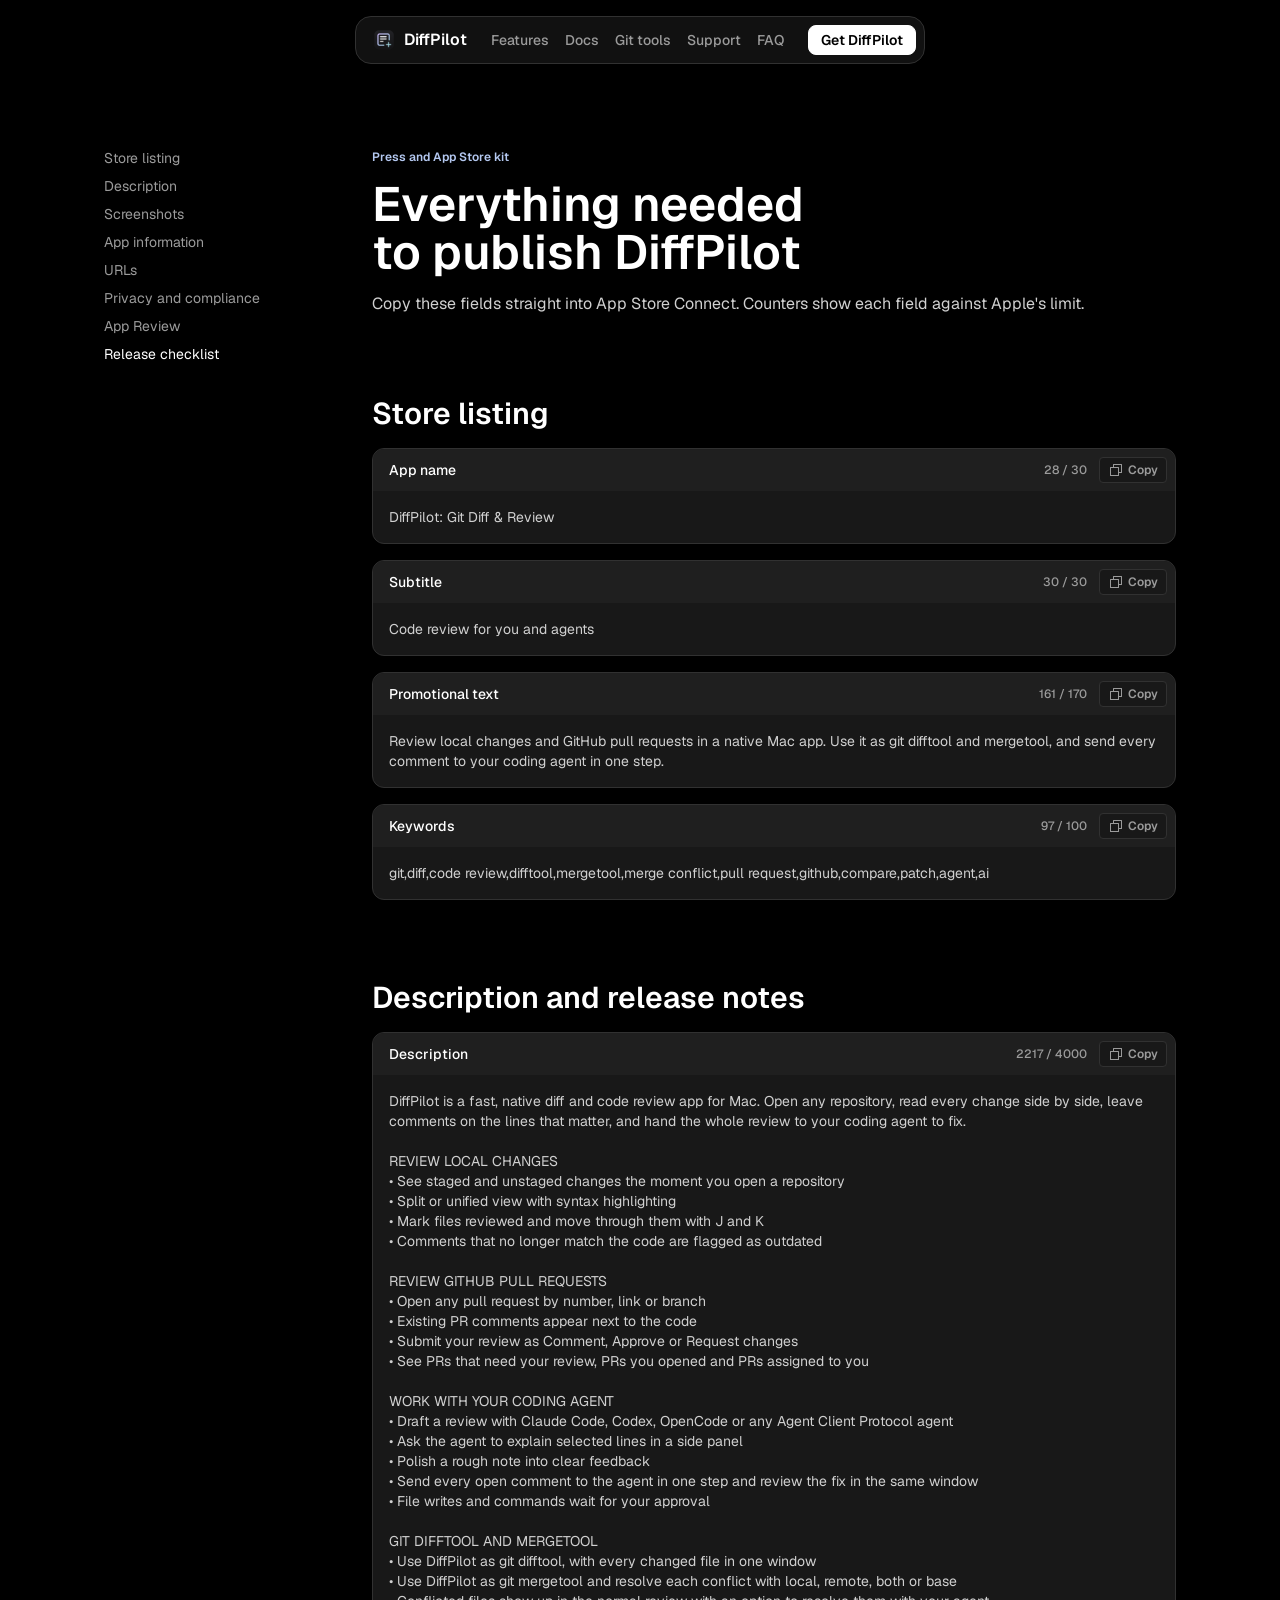
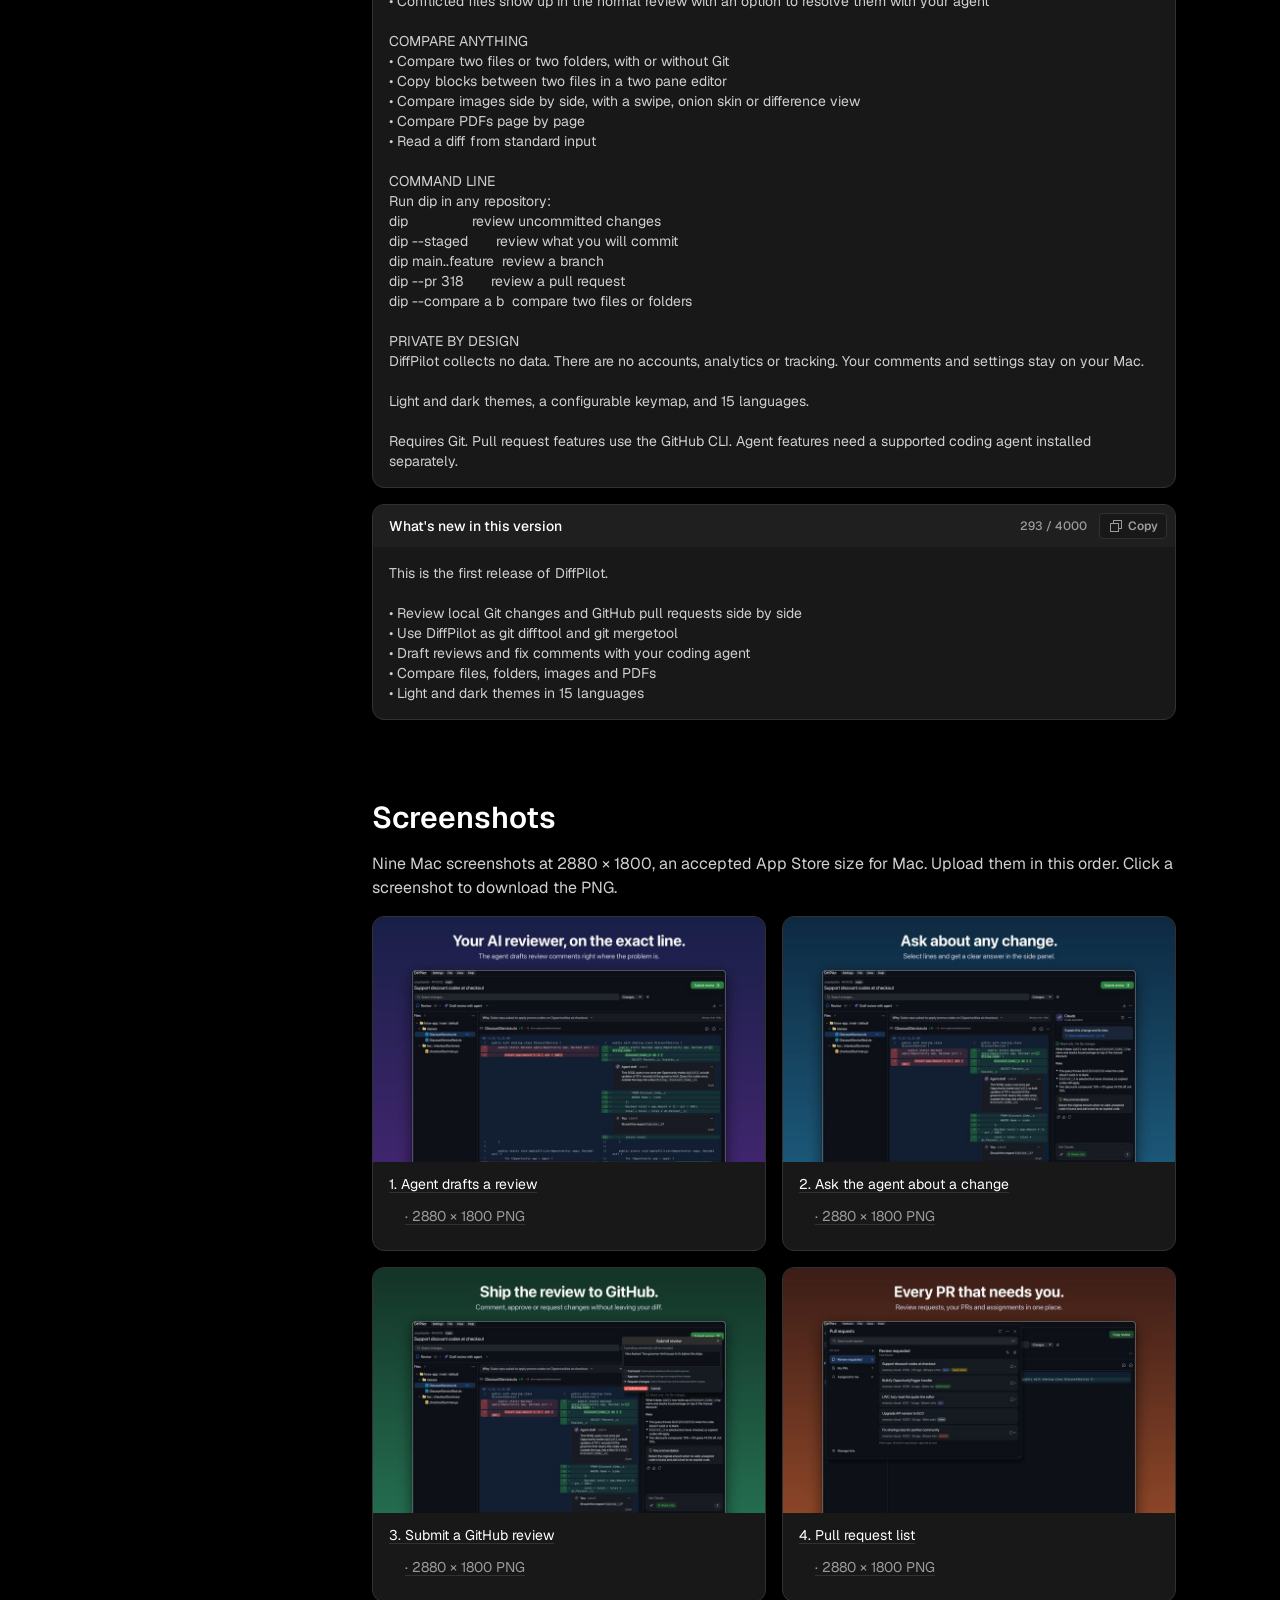
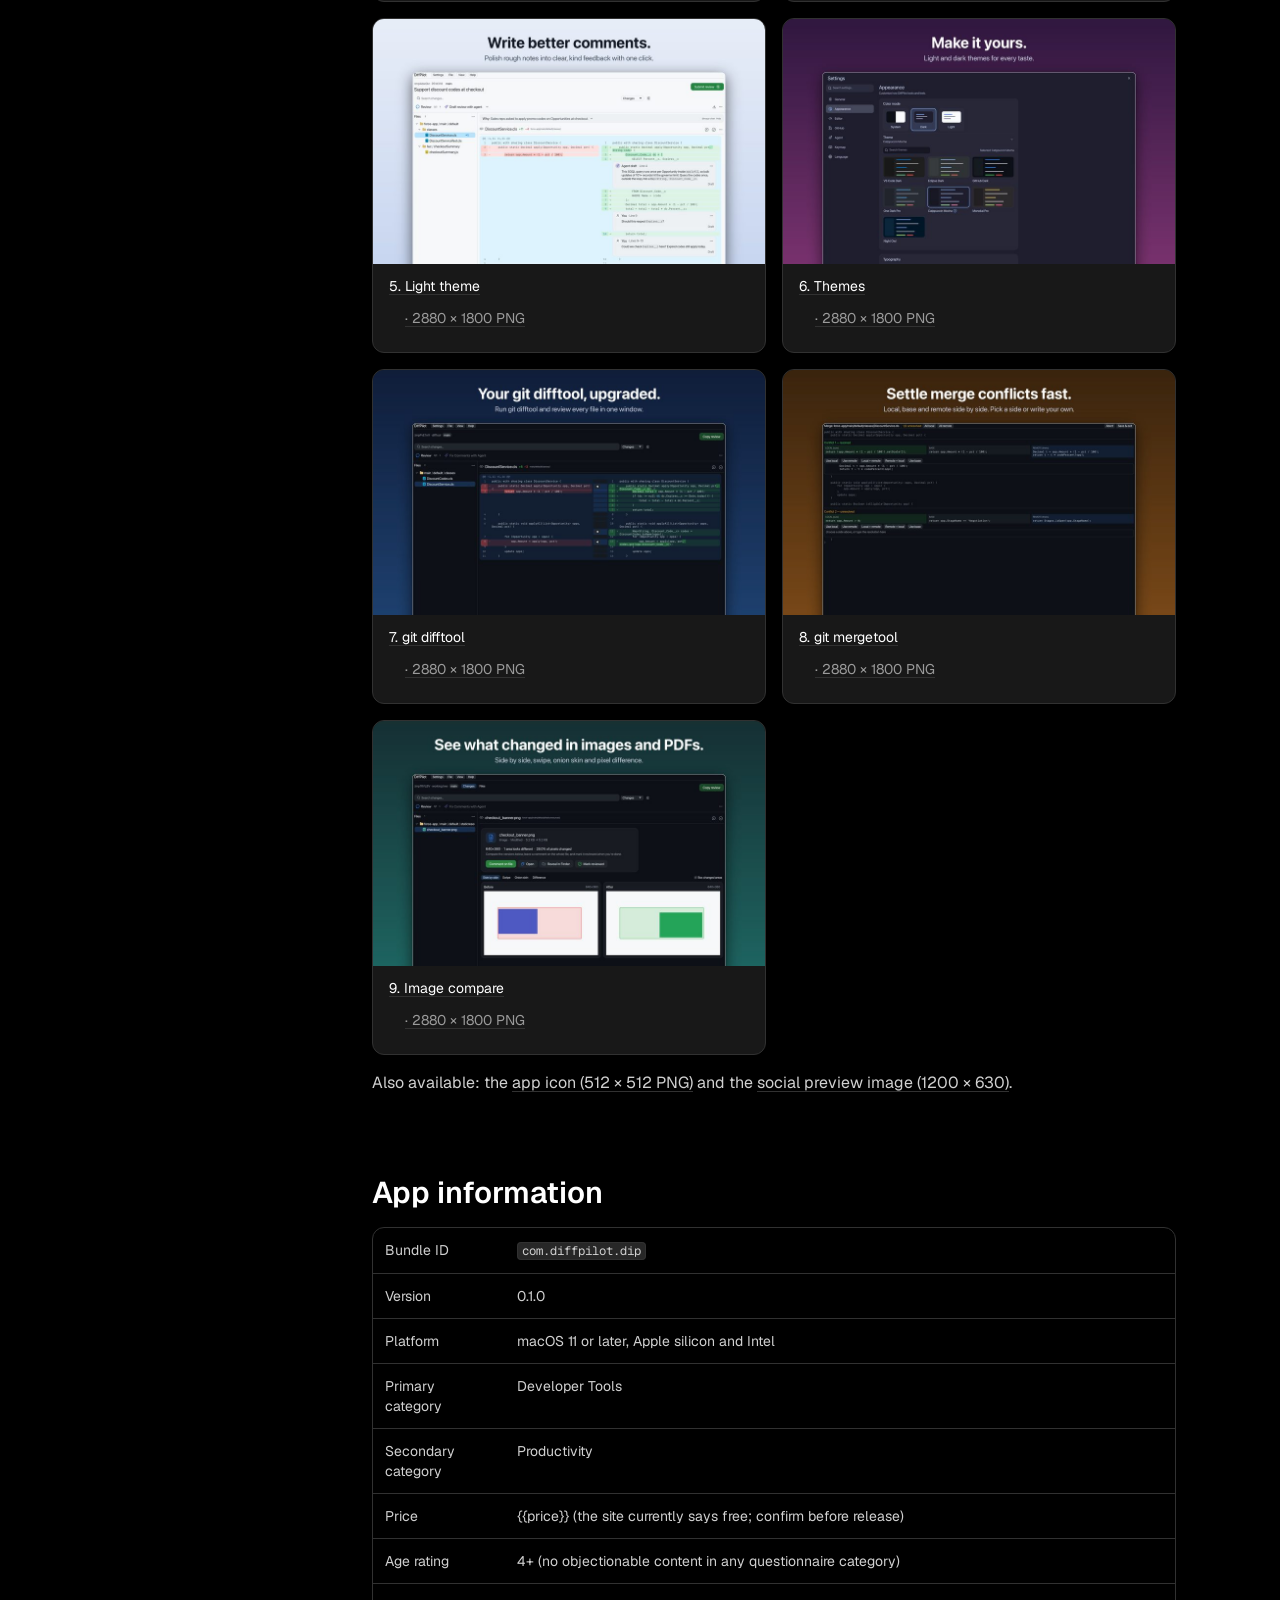
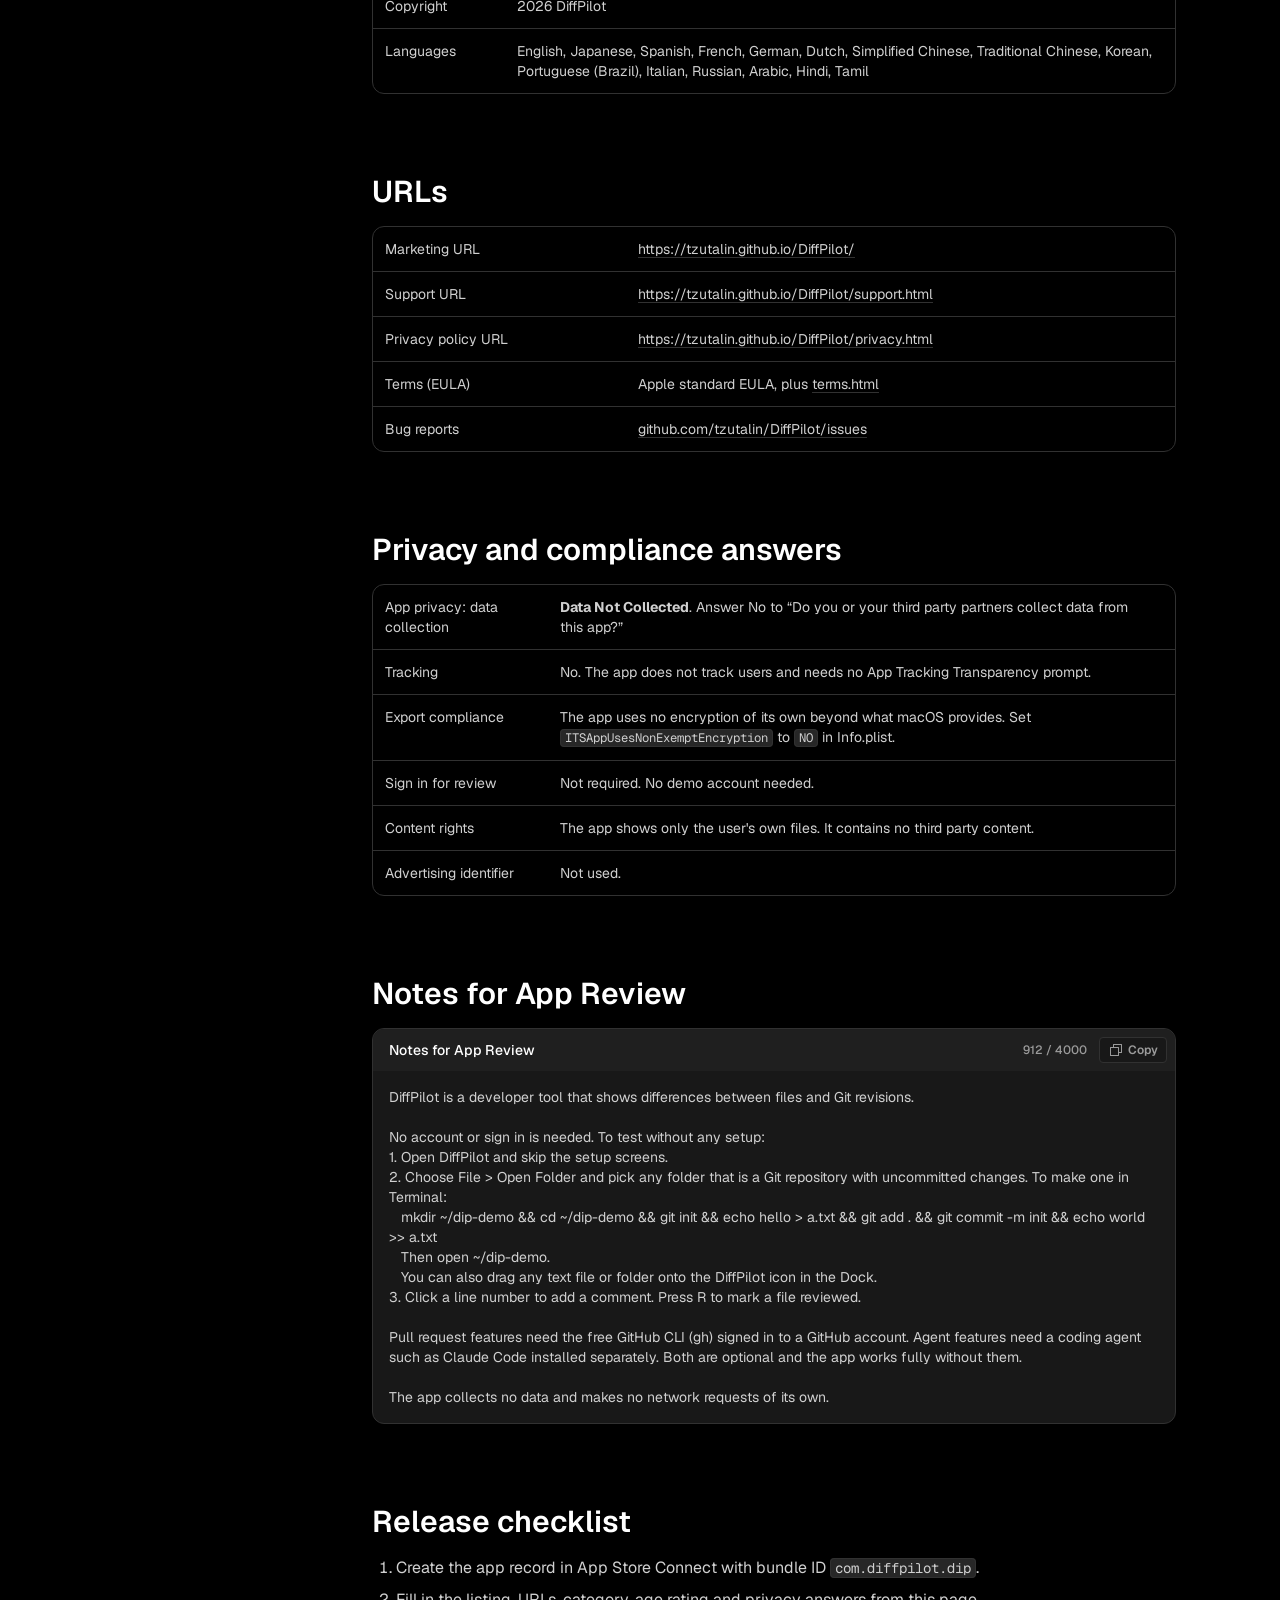
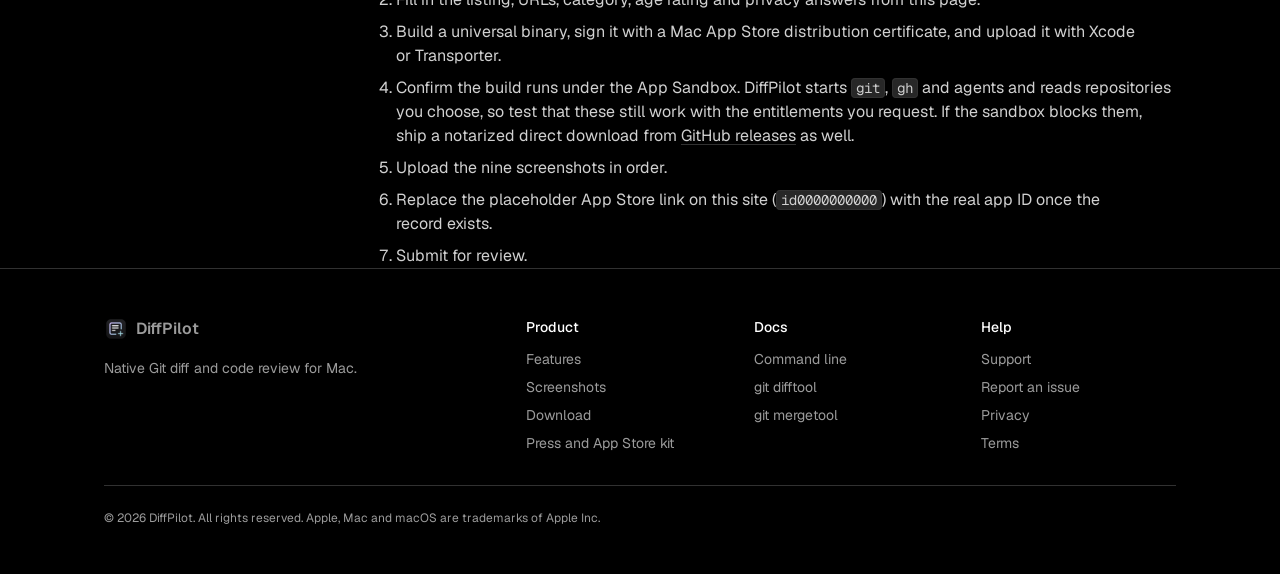
==== app-store.html @ 8ba7419d "site: add DiffPilot GitHub Pages website Static landing, docs, support, privacy, terms, App Store ki" ====
<!doctype html>
<html lang="en" class="no-js">
<head>
<meta charset="utf-8">
<meta name="viewport" content="width=device-width,initial-scale=1">
<title>DiffPilot press and App Store kit</title>
<meta name="description" content="App Store metadata, screenshots, privacy answers and review notes for DiffPilot for Mac.">
<link rel="canonical" href="https://tzutalin.github.io/DiffPilot/app-store.html">
<meta property="og:title" content="DiffPilot press and App Store kit">
<meta property="og:description" content="App Store metadata, screenshots, privacy answers and review notes for DiffPilot for Mac.">
<meta property="og:image" content="https://tzutalin.github.io/DiffPilot/assets/og.jpg">
<meta name="twitter:card" content="summary_large_image">
<meta name="theme-color" content="#000000">
<link rel="icon" href="favicon.png" type="image/png">
<link rel="apple-touch-icon" href="apple-touch-icon.png">
<link rel="preload" href="assets/fonts/geist.woff2" as="font" type="font/woff2" crossorigin>
<link rel="stylesheet" href="styles.css">
</head>
<body>
<a class="skip" href="#main">Skip to content</a>
<header>
<nav class="nav" aria-label="Primary">
  <a class="brand title-3" href="./"><img src="assets/app-icon.png" alt="" width="24" height="24">DiffPilot</a>
  <div class="links body-5" id="menu">
    <a href="./#features">Features</a>
    <a href="docs.html">Docs</a>
    <a href="docs.html#git-difftool">Git tools</a>
    <a href="support.html">Support</a>
    <a href="./#faq">FAQ</a>
  </div>
  <a class="btn primary sm cta" href="./#download">Get DiffPilot</a>
  <button class="toggle" type="button" aria-label="Open menu" aria-expanded="false" aria-controls="menu"><span></span><span></span></button>
</nav>
</header>

<main id="main" class="doc">
<div class="wrap doc-grid">
  <aside class="toc body-6" aria-label="On this page">
    <a href="#metadata">Store listing</a>
    <a href="#description">Description</a>
    <a href="#screens">Screenshots</a>
    <a href="#info">App information</a>
    <a href="#urls">URLs</a>
    <a href="#compliance">Privacy and compliance</a>
    <a href="#review">App Review</a>
    <a href="#checklist">Release checklist</a>
  </aside>
  <article class="prose">
    <header>
      <span class="caption-3" style="color:var(--accent)">Press and App Store kit</span>
      <h1 class="heading-2" style="margin-top:var(--s-100)">Everything needed to publish DiffPilot</h1>
      <p class="body-3 muted" style="margin-top:var(--s-200)">Copy these fields straight into App Store Connect. Counters show each field against Apple's limit.</p>
    </header>

    <h2 id="metadata" class="heading-4">Store listing</h2>
    <div class="field"><div class="bar"><span class="title-4">App name</span><span style="display:flex;gap:var(--s-100);align-items:center"><span class="count caption-4" data-limit="30" data-for="f-name"></span><button class="copy" type="button" data-copy="f-name"><span class="i i-sm" style="--src:url(assets/icons/copy.svg)"></span><span class="label">Copy</span></button></span></div><div class="val body-6" id="f-name">DiffPilot: Git Diff &amp; Review</div></div>
<div class="field"><div class="bar"><span class="title-4">Subtitle</span><span style="display:flex;gap:var(--s-100);align-items:center"><span class="count caption-4" data-limit="30" data-for="f-subtitle"></span><button class="copy" type="button" data-copy="f-subtitle"><span class="i i-sm" style="--src:url(assets/icons/copy.svg)"></span><span class="label">Copy</span></button></span></div><div class="val body-6" id="f-subtitle">Code review for you and agents</div></div>
<div class="field"><div class="bar"><span class="title-4">Promotional text</span><span style="display:flex;gap:var(--s-100);align-items:center"><span class="count caption-4" data-limit="170" data-for="f-promo"></span><button class="copy" type="button" data-copy="f-promo"><span class="i i-sm" style="--src:url(assets/icons/copy.svg)"></span><span class="label">Copy</span></button></span></div><div class="val body-6" id="f-promo">Review local changes and GitHub pull requests in a native Mac app. Use it as git difftool and mergetool, and send every comment to your coding agent in one step.</div></div>
<div class="field"><div class="bar"><span class="title-4">Keywords</span><span style="display:flex;gap:var(--s-100);align-items:center"><span class="count caption-4" data-limit="100" data-for="f-keywords"></span><button class="copy" type="button" data-copy="f-keywords"><span class="i i-sm" style="--src:url(assets/icons/copy.svg)"></span><span class="label">Copy</span></button></span></div><div class="val body-6" id="f-keywords">git,diff,code review,difftool,mergetool,merge conflict,pull request,github,compare,patch,agent,ai</div></div>

    <h2 id="description" class="heading-4">Description and release notes</h2>
    <div class="field"><div class="bar"><span class="title-4">Description</span><span style="display:flex;gap:var(--s-100);align-items:center"><span class="count caption-4" data-limit="4000" data-for="f-desc"></span><button class="copy" type="button" data-copy="f-desc"><span class="i i-sm" style="--src:url(assets/icons/copy.svg)"></span><span class="label">Copy</span></button></span></div><div class="val body-6" id="f-desc">DiffPilot is a fast, native diff and code review app for Mac. Open any repository, read every change side by side, leave comments on the lines that matter, and hand the whole review to your coding agent to fix.

REVIEW LOCAL CHANGES
• See staged and unstaged changes the moment you open a repository
• Split or unified view with syntax highlighting
• Mark files reviewed and move through them with J and K
• Comments that no longer match the code are flagged as outdated

REVIEW GITHUB PULL REQUESTS
• Open any pull request by number, link or branch
• Existing PR comments appear next to the code
• Submit your review as Comment, Approve or Request changes
• See PRs that need your review, PRs you opened and PRs assigned to you

WORK WITH YOUR CODING AGENT
• Draft a review with Claude Code, Codex, OpenCode or any Agent Client Protocol agent
• Ask the agent to explain selected lines in a side panel
• Polish a rough note into clear feedback
• Send every open comment to the agent in one step and review the fix in the same window
• File writes and commands wait for your approval

GIT DIFFTOOL AND MERGETOOL
• Use DiffPilot as git difftool, with every changed file in one window
• Use DiffPilot as git mergetool and resolve each conflict with local, remote, both or base
• Conflicted files show up in the normal review with an option to resolve them with your agent

COMPARE ANYTHING
• Compare two files or two folders, with or without Git
• Copy blocks between two files in a two pane editor
• Compare images side by side, with a swipe, onion skin or difference view
• Compare PDFs page by page
• Read a diff from standard input

COMMAND LINE
Run dip in any repository:
dip                review uncommitted changes
dip --staged       review what you will commit
dip main..feature  review a branch
dip --pr 318       review a pull request
dip --compare a b  compare two files or folders

PRIVATE BY DESIGN
DiffPilot collects no data. There are no accounts, analytics or tracking. Your comments and settings stay on your Mac.

Light and dark themes, a configurable keymap, and 15 languages.

Requires Git. Pull request features use the GitHub CLI. Agent features need a supported coding agent installed separately.</div></div>
    <div class="field"><div class="bar"><span class="title-4">What's new in this version</span><span style="display:flex;gap:var(--s-100);align-items:center"><span class="count caption-4" data-limit="4000" data-for="f-notes"></span><button class="copy" type="button" data-copy="f-notes"><span class="i i-sm" style="--src:url(assets/icons/copy.svg)"></span><span class="label">Copy</span></button></span></div><div class="val body-6" id="f-notes">This is the first release of DiffPilot.

• Review local Git changes and GitHub pull requests side by side
• Use DiffPilot as git difftool and git mergetool
• Draft reviews and fix comments with your coding agent
• Compare files, folders, images and PDFs
• Light and dark themes in 15 languages</div></div>

    <h2 id="screens" class="heading-4">Screenshots</h2>
    <p>Nine Mac screenshots at 2880 × 1800, an accepted App Store size for Mac. Upload them in this order. Click a screenshot to download the PNG.</p>
    <div class="shots">
      <a href="assets/app-store/01-agent-review.png" download><img loading="lazy" src="assets/app-store/01-agent-review-thumb.jpg" width="800" height="500" alt="App Store screenshot: Agent drafts a review"><span class="caption-2">1. Agent drafts a review<span class="muted"> · 2880 × 1800 PNG</span></span></a>
      <a href="assets/app-store/02-ask-agent.png" download><img loading="lazy" src="assets/app-store/02-ask-agent-thumb.jpg" width="800" height="500" alt="App Store screenshot: Ask the agent about a change"><span class="caption-2">2. Ask the agent about a change<span class="muted"> · 2880 × 1800 PNG</span></span></a>
      <a href="assets/app-store/03-submit-review.png" download><img loading="lazy" src="assets/app-store/03-submit-review-thumb.jpg" width="800" height="500" alt="App Store screenshot: Submit a GitHub review"><span class="caption-2">3. Submit a GitHub review<span class="muted"> · 2880 × 1800 PNG</span></span></a>
      <a href="assets/app-store/04-pull-requests.png" download><img loading="lazy" src="assets/app-store/04-pull-requests-thumb.jpg" width="800" height="500" alt="App Store screenshot: Pull request list"><span class="caption-2">4. Pull request list<span class="muted"> · 2880 × 1800 PNG</span></span></a>
      <a href="assets/app-store/05-light-theme.png" download><img loading="lazy" src="assets/app-store/05-light-theme-thumb.jpg" width="800" height="500" alt="App Store screenshot: Light theme"><span class="caption-2">5. Light theme<span class="muted"> · 2880 × 1800 PNG</span></span></a>
      <a href="assets/app-store/06-themes.png" download><img loading="lazy" src="assets/app-store/06-themes-thumb.jpg" width="800" height="500" alt="App Store screenshot: Themes"><span class="caption-2">6. Themes<span class="muted"> · 2880 × 1800 PNG</span></span></a>
      <a href="assets/app-store/07-difftool.png" download><img loading="lazy" src="assets/app-store/07-difftool-thumb.jpg" width="800" height="500" alt="App Store screenshot: git difftool"><span class="caption-2">7. git difftool<span class="muted"> · 2880 × 1800 PNG</span></span></a>
      <a href="assets/app-store/08-mergetool.png" download><img loading="lazy" src="assets/app-store/08-mergetool-thumb.jpg" width="800" height="500" alt="App Store screenshot: git mergetool"><span class="caption-2">8. git mergetool<span class="muted"> · 2880 × 1800 PNG</span></span></a>
      <a href="assets/app-store/09-image-compare.png" download><img loading="lazy" src="assets/app-store/09-image-compare-thumb.jpg" width="800" height="500" alt="App Store screenshot: Image compare"><span class="caption-2">9. Image compare<span class="muted"> · 2880 × 1800 PNG</span></span></a>
    </div>
    <p>Also available: the <a href="assets/app-icon.png" download>app icon (512 × 512 PNG)</a> and the <a href="assets/og.jpg" download>social preview image (1200 × 630)</a>.</p>

    <h2 id="info" class="heading-4">App information</h2>
    <div class="table-wrap"><table><tbody>
        <tr><td>Bundle ID</td><td><code>com.diffpilot.dip</code></td></tr>
        <tr><td>Version</td><td>0.1.0</td></tr>
        <tr><td>Platform</td><td>macOS 11 or later, Apple silicon and Intel</td></tr>
        <tr><td>Primary category</td><td>Developer Tools</td></tr>
        <tr><td>Secondary category</td><td>Productivity</td></tr>
        <tr><td>Price</td><td>{{price}} (the site currently says free; confirm before release)</td></tr>
        <tr><td>Age rating</td><td>4+ (no objectionable content in any questionnaire category)</td></tr>
        <tr><td>Copyright</td><td>2026 DiffPilot</td></tr>
        <tr><td>Languages</td><td>English, Japanese, Spanish, French, German, Dutch, Simplified Chinese, Traditional Chinese, Korean, Portuguese (Brazil), Italian, Russian, Arabic, Hindi, Tamil</td></tr>
    </tbody></table></div>

    <h2 id="urls" class="heading-4">URLs</h2>
    <div class="table-wrap"><table><tbody>
        <tr><td>Marketing URL</td><td><a href="https://tzutalin.github.io/DiffPilot/">https://tzutalin.github.io/DiffPilot/</a></td></tr>
        <tr><td>Support URL</td><td><a href="https://tzutalin.github.io/DiffPilot/support.html">https://tzutalin.github.io/DiffPilot/support.html</a></td></tr>
        <tr><td>Privacy policy URL</td><td><a href="https://tzutalin.github.io/DiffPilot/privacy.html">https://tzutalin.github.io/DiffPilot/privacy.html</a></td></tr>
        <tr><td>Terms (EULA)</td><td>Apple standard EULA, plus <a href="terms.html">terms.html</a></td></tr>
        <tr><td>Bug reports</td><td><a href="https://github.com/tzutalin/DiffPilot/issues">github.com/tzutalin/DiffPilot/issues</a></td></tr>
    </tbody></table></div>

    <h2 id="compliance" class="heading-4">Privacy and compliance answers</h2>
    <div class="table-wrap"><table><tbody>
        <tr><td>App privacy: data collection</td><td><strong>Data Not Collected</strong>. Answer No to “Do you or your third party partners collect data from this app?”</td></tr>
        <tr><td>Tracking</td><td>No. The app does not track users and needs no App Tracking Transparency prompt.</td></tr>
        <tr><td>Export compliance</td><td>The app uses no encryption of its own beyond what macOS provides. Set <code>ITSAppUsesNonExemptEncryption</code> to <code>NO</code> in Info.plist.</td></tr>
        <tr><td>Sign in for review</td><td>Not required. No demo account needed.</td></tr>
        <tr><td>Content rights</td><td>The app shows only the user's own files. It contains no third party content.</td></tr>
        <tr><td>Advertising identifier</td><td>Not used.</td></tr>
    </tbody></table></div>

    <h2 id="review" class="heading-4">Notes for App Review</h2>
    <div class="field"><div class="bar"><span class="title-4">Notes for App Review</span><span style="display:flex;gap:var(--s-100);align-items:center"><span class="count caption-4" data-limit="4000" data-for="f-review"></span><button class="copy" type="button" data-copy="f-review"><span class="i i-sm" style="--src:url(assets/icons/copy.svg)"></span><span class="label">Copy</span></button></span></div><div class="val body-6" id="f-review">DiffPilot is a developer tool that shows differences between files and Git revisions.

No account or sign in is needed. To test without any setup:
1. Open DiffPilot and skip the setup screens.
2. Choose File &gt; Open Folder and pick any folder that is a Git repository with uncommitted changes. To make one in Terminal:
   mkdir ~/dip-demo &amp;&amp; cd ~/dip-demo &amp;&amp; git init &amp;&amp; echo hello &gt; a.txt &amp;&amp; git add . &amp;&amp; git commit -m init &amp;&amp; echo world &gt;&gt; a.txt
   Then open ~/dip-demo.
   You can also drag any text file or folder onto the DiffPilot icon in the Dock.
3. Click a line number to add a comment. Press R to mark a file reviewed.

Pull request features need the free GitHub CLI (gh) signed in to a GitHub account. Agent features need a coding agent such as Claude Code installed separately. Both are optional and the app works fully without them.

The app collects no data and makes no network requests of its own.</div></div>

    <h2 id="checklist" class="heading-4">Release checklist</h2>
    <ol>
      <li>Create the app record in App Store Connect with bundle ID <code>com.diffpilot.dip</code>.</li>
      <li>Fill in the listing, URLs, category, age rating and privacy answers from this page.</li>
      <li>Build a universal binary, sign it with a Mac App Store distribution certificate, and upload it with Xcode or Transporter.</li>
      <li>Confirm the build runs under the App Sandbox. DiffPilot starts <code>git</code>, <code>gh</code> and agents and reads repositories you choose, so test that these still work with the entitlements you request. If the sandbox blocks them, ship a notarized direct download from <a href="https://github.com/tzutalin/DiffPilot/releases">GitHub releases</a> as well.</li>
      <li>Upload the nine screenshots in order.</li>
      <li>Replace the placeholder App Store link on this site (<code>id0000000000</code>) with the real app ID once the record exists.</li>
      <li>Submit for review.</li>
    </ol>
  </article>
</div>
</main>

<footer>
  <div class="wrap body-6">
    <div><a class="brand title-3" href="./"><img src="assets/app-icon.png" alt="" width="24" height="24">DiffPilot</a><p style="margin-top:var(--s-100);max-width:320px">Native Git diff and code review for Mac.</p></div>
    <div><h2 class="title-4">Product</h2><ul><li><a href="./#features">Features</a></li><li><a href="./#tour">Screenshots</a></li><li><a href="./#download">Download</a></li><li><a href="app-store.html">Press and App Store kit</a></li></ul></div>
    <div><h2 class="title-4">Docs</h2><ul><li><a href="docs.html#cli">Command line</a></li><li><a href="docs.html#git-difftool">git difftool</a></li><li><a href="docs.html#git-mergetool">git mergetool</a></li></ul></div>
    <div><h2 class="title-4">Help</h2><ul><li><a href="support.html">Support</a></li><li><a href="https://github.com/tzutalin/DiffPilot/issues/new/choose">Report an issue</a></li><li><a href="privacy.html">Privacy</a></li><li><a href="terms.html">Terms</a></li></ul></div>
    <p class="legal caption-5">© 2026 DiffPilot. All rights reserved. Apple, Mac and macOS are trademarks of Apple Inc.</p>
  </div>
</footer>
<script src="main.js"></script>
</body>
</html>
---- styles.css ----
/* DiffPilot site. Tokens follow the landing-page-design skill: Geist only, Tailwind type scale,
   fixed spacing steps, flat dark backgrounds, gradients only on the hero heading text. */
@font-face{font-family:"Geist";src:url("assets/fonts/geist.woff2") format("woff2");font-weight:100 900;font-display:swap}
@font-face{font-family:"Geist Mono";src:url("assets/fonts/geist-mono.woff2") format("woff2");font-weight:100 900;font-display:swap}

:root{
  --bg:#000000;--surface:#181818;--surface-2:#1F1F1F;--surface-3:#272727;--line:#313131;
  --text:#FFFFFF;--muted:#9B9B9B;--dim:rgba(255,255,255,.3);
  --add:#3FB950;--del:#F85149;--accent:#B4C8F0;
  --s-25:2px;--s-50:4px;--s-75:8px;--s-100:12px;--s-200:16px;--s-300:24px;--s-400:32px;--s-500:40px;--s-600:48px;--s-700:64px;--s-800:80px;--s-900:96px;
  --ease:cubic-bezier(0.22,1,0.36,1);
  --mono:"Geist Mono",ui-monospace,SFMono-Regular,Menlo,monospace;
}
*{box-sizing:border-box;margin:0;padding:0}
html{scroll-behavior:smooth;scroll-padding-top:var(--s-900)}
body{font-family:"Geist",ui-sans-serif,system-ui,sans-serif;background:var(--bg);color:var(--text);font-size:16px;line-height:24px;font-weight:400;text-wrap:pretty;-webkit-font-smoothing:antialiased}
em,i{font-style:normal}
a{color:inherit;text-decoration:none}
img{max-width:100%;height:auto;display:block}
h1,h2,h3,h4,h5,h6{font-weight:600;text-wrap:balance}
p,li,dd{text-wrap:pretty}
code,pre,kbd{font-family:var(--mono)}
:focus-visible{outline:2px solid var(--text);outline-offset:2px;border-radius:4px}

/* named text styles (B1) */
.heading-1{font-size:36px;line-height:40px;font-weight:600}
.heading-2{font-size:30px;line-height:36px;font-weight:600}
.heading-3{font-size:24px;line-height:32px;font-weight:600}
.heading-4{font-size:30px;line-height:36px;font-weight:600}
.heading-5{font-size:24px;line-height:32px;font-weight:600}
.heading-6{font-size:20px;line-height:28px;font-weight:600}
@media(min-width:768px){
  .heading-1{font-size:60px;line-height:60px}
  .heading-2{font-size:48px;line-height:48px}
  .heading-3{font-size:36px;line-height:40px}
}
.title-1{font-size:20px;line-height:28px;font-weight:500}
.title-2{font-size:18px;line-height:28px;font-weight:500}
.title-3{font-size:16px;line-height:24px;font-weight:500}
.title-4{font-size:14px;line-height:20px;font-weight:500}
.body-1{font-size:16px;line-height:24px;font-weight:600}
.body-2{font-size:16px;line-height:24px;font-weight:500}
.body-3{font-size:16px;line-height:24px;font-weight:400}
.body-5{font-size:14px;line-height:20px;font-weight:500}
.body-6{font-size:14px;line-height:20px;font-weight:400}
.caption-1{font-size:14px;line-height:20px;font-weight:500}
.caption-2{font-size:14px;line-height:20px;font-weight:400}
.caption-3{font-size:12px;line-height:16px;font-weight:600}
.caption-4{font-size:12px;line-height:16px;font-weight:500}
.caption-5{font-size:12px;line-height:16px;font-weight:400}
.muted{color:var(--muted)}

/* layout */
.wrap{max-width:1120px;margin:0 auto;padding:0 var(--s-300)}
.narrow{max-width:760px}
section{padding:var(--s-800) 0}
@media(min-width:768px){section{padding:var(--s-900) 0}}
.head{max-width:680px;margin-bottom:var(--s-600)}
.head .eyebrow{display:block;margin-bottom:var(--s-100);color:var(--accent)}
.head p{color:var(--muted);margin-top:var(--s-200)}
.grid{display:grid;gap:var(--s-200)}
@media(min-width:768px){.grid.two{grid-template-columns:repeat(2,1fr)}.grid.three{grid-template-columns:repeat(3,1fr)}}
.skip{position:absolute;left:var(--s-200);top:-100px;background:var(--text);color:var(--bg);padding:var(--s-75) var(--s-100);border-radius:8px;z-index:100;font-weight:600}
.skip:focus{top:var(--s-200)}

/* icons: Phosphor SVGs tinted with currentColor */
.i{display:inline-block;width:20px;height:20px;flex:none;background:currentColor;-webkit-mask:var(--src) center/contain no-repeat;mask:var(--src) center/contain no-repeat}
.i-sm{width:16px;height:16px}
.i-lg{width:24px;height:24px}

/* nav (B7) */
.nav{position:fixed;top:var(--s-200);left:50%;transform:translateX(-50%);z-index:50;display:flex;align-items:center;gap:var(--s-300);padding:var(--s-75) var(--s-75) var(--s-75) var(--s-200);border:1px solid var(--line);border-radius:16px;background:rgba(24,24,24,.72);backdrop-filter:blur(16px);-webkit-backdrop-filter:blur(16px);white-space:nowrap}
.brand{display:inline-flex;align-items:center;gap:var(--s-75);font-weight:600}
.brand img{width:24px;height:24px}
.nav .links{display:flex;gap:var(--s-200);align-items:center}
.nav .links a{color:var(--muted);transition:color .3s var(--ease)}
.nav .links a:hover,.nav .links a[aria-current="page"]{color:var(--text)}
.nav .cta{padding:var(--s-50) var(--s-100)}
.toggle{display:none;background:none;border:0;width:32px;height:32px;position:relative;cursor:pointer;color:var(--text);border-radius:8px}
.toggle span{position:absolute;left:8px;right:8px;height:2px;background:currentColor;border-radius:2px;transition:transform .5s var(--ease)}
.toggle span:nth-child(1){top:12px}.toggle span:nth-child(2){top:18px}
.toggle[aria-expanded="true"] span:nth-child(1){transform:translateY(3px) rotate(45deg)}
.toggle[aria-expanded="true"] span:nth-child(2){transform:translateY(-3px) rotate(-45deg)}
@media(max-width:860px){
  .nav{left:var(--s-200);right:var(--s-200);transform:none;justify-content:space-between;padding-right:var(--s-75)}
  .nav:has(.links.open){backdrop-filter:none;-webkit-backdrop-filter:none;background:transparent;border-color:transparent}
  .nav .cta{display:none}
  .toggle{display:block;z-index:2}
  .nav .brand{position:relative;z-index:2}
  .nav .links{position:fixed;inset:0;height:100dvh;flex-direction:column;justify-content:center;gap:var(--s-300);background:rgba(0,0,0,.94);backdrop-filter:blur(24px);-webkit-backdrop-filter:blur(24px);opacity:0;pointer-events:none;transition:opacity .5s var(--ease);z-index:1}
  .nav .links.open{opacity:1;pointer-events:auto}
  .nav .links a{font-size:24px;line-height:32px;font-weight:500;color:var(--text);opacity:0;transform:translateY(24px);transition:opacity .5s var(--ease),transform .5s var(--ease)}
  .nav .links.open a{opacity:1;transform:none}
  .nav .links.open a:nth-child(2){transition-delay:60ms}
  .nav .links.open a:nth-child(3){transition-delay:120ms}
  .nav .links.open a:nth-child(4){transition-delay:180ms}
  .nav .links.open a:nth-child(5){transition-delay:240ms}
  .nav .links.open a:nth-child(6){transition-delay:300ms}
}

/* buttons (B2, B9) */
.btn{display:inline-flex;align-items:center;justify-content:center;gap:var(--s-75);padding:var(--s-75) var(--s-100);border-radius:8px;font-size:16px;line-height:24px;font-weight:600;border:1px solid var(--line);background:var(--surface);color:var(--text);cursor:pointer;font-family:inherit;transition:background-color .3s var(--ease),transform .5s var(--ease)}
.btn:hover{background:var(--surface-3);transform:translateY(-1px)}
.btn:active{transform:scale(.98)}
.btn.primary{background:var(--text);color:var(--bg);border-color:var(--text)}
.btn.primary:hover{background:#E6E6E6}
.btn.sm{font-size:14px;line-height:20px}
.btn.lg{padding:var(--s-100) var(--s-200)}

/* hero (B5) */
.hero{padding-top:144px;padding-bottom:var(--s-700);text-align:center}
.hero h1{max-width:680px;margin:0 auto var(--s-300);background:linear-gradient(90deg,#FFFFFF,#9B9B9B);-webkit-background-clip:text;background-clip:text;color:transparent}
.hero .sub{max-width:680px;margin:0 auto var(--s-400);color:var(--muted)}
.hero .actions{display:flex;gap:var(--s-100);justify-content:center;flex-wrap:wrap;margin-bottom:var(--s-300)}
.proof{display:flex;flex-wrap:wrap;justify-content:center;gap:var(--s-75) var(--s-300);color:var(--muted)}
.proof li{list-style:none;display:inline-flex;align-items:center;gap:var(--s-75)}
.proof .i{color:var(--add)}
.frame{margin:var(--s-700) auto 0;max-width:1040px;padding:var(--s-75);border:1px solid var(--line);border-radius:16px;background:var(--surface)}
.frame img{width:100%;height:auto;border-radius:8px;aspect-ratio:16/10;background:var(--surface-2)}

/* cards */
.card{padding:var(--s-300);border:1px solid var(--line);border-radius:16px;background:var(--surface)}
.card .i-lg{color:var(--accent);margin-bottom:var(--s-200)}
.card h3{margin-bottom:var(--s-75)}
.card p{color:var(--muted)}
.card.link{display:block;transition:background-color .3s var(--ease),transform .5s var(--ease)}
.card.link:hover{background:var(--surface-2);transform:translateY(-2px)}

/* problem block */
.split{display:grid;gap:var(--s-400);align-items:start}
@media(min-width:900px){.split{grid-template-columns:1fr 1fr;gap:var(--s-700)}}
.compare-list{display:grid;gap:var(--s-100)}
.compare-list li{list-style:none;display:flex;gap:var(--s-100);align-items:flex-start;padding:var(--s-200);border:1px solid var(--line);border-radius:12px;background:var(--surface)}
.compare-list .before{color:var(--muted)}
.compare-list .i{margin-top:var(--s-25)}
.compare-list .x{color:var(--del)}
.compare-list .ok{color:var(--add)}

/* showcase tabs */
.tabs{display:flex;flex-wrap:wrap;gap:var(--s-75);margin-bottom:var(--s-300)}
.tab{padding:var(--s-75) var(--s-100);border-radius:8px;border:1px solid var(--line);background:transparent;color:var(--muted);font:inherit;font-size:14px;line-height:20px;font-weight:600;cursor:pointer;transition:background-color .3s var(--ease),color .3s var(--ease)}
.tab:hover{color:var(--text);background:var(--surface)}
.tab[aria-selected="true"]{background:var(--text);color:var(--bg);border-color:var(--text)}
.panel{display:grid;gap:var(--s-300)}
@media(min-width:900px){.panel{grid-template-columns:2fr 1fr;align-items:center}}
.panel[hidden]{display:none}
.panel .frame{margin:0;max-width:none}
.panel h3{margin-bottom:var(--s-100)}
.panel p{color:var(--muted)}
.panel a.zoom{display:block;border-radius:8px}

/* tagline reveal (B11) */
.tagline{padding:var(--s-900) 0}
.tagline p{max-width:820px;font-size:36px;line-height:40px;font-weight:600}
@media(min-width:768px){.tagline p{font-size:48px;line-height:48px}}
.tagline .w{color:var(--dim);transition:color .6s var(--ease)}
.tagline .w.on{color:var(--text)}

/* code blocks */
.code{position:relative;border:1px solid var(--line);border-radius:12px;background:var(--surface);overflow:hidden}
.code .bar{display:flex;align-items:center;justify-content:space-between;gap:var(--s-100);padding:var(--s-75) var(--s-75) var(--s-75) var(--s-200);border:1px solid transparent;background:var(--surface-2);color:var(--muted)}
.code pre{padding:var(--s-200);overflow-x:auto;font-size:14px;line-height:20px;tab-size:2}
.code pre .c{color:var(--muted)}
.code pre .p{color:var(--accent);user-select:none}
.copy{display:inline-flex;align-items:center;gap:var(--s-50);padding:var(--s-50) var(--s-75);border-radius:4px;border:1px solid var(--line);background:var(--surface);color:var(--muted);font:inherit;font-size:12px;line-height:16px;font-weight:600;cursor:pointer;transition:color .3s var(--ease),background-color .3s var(--ease)}
.copy:hover{color:var(--text);background:var(--surface-3)}
.copy:active{transform:scale(.98)}
.copy.done{color:var(--add)}
:not(pre)>code{font-size:.875em;padding:0 var(--s-50);border-radius:4px;background:var(--surface-3);border:1px solid var(--line)}
kbd{font-size:12px;line-height:16px;padding:var(--s-25) var(--s-50);border:1px solid var(--line);border-radius:4px;background:var(--surface-2)}

/* terminal tabs on home */
.term{display:grid;gap:var(--s-300)}
@media(min-width:900px){.term{grid-template-columns:280px 1fr}}
.term .tabs{flex-direction:column;flex-wrap:nowrap;margin:0}
@media(max-width:899px){.term .tabs{flex-direction:row;flex-wrap:wrap}}
.term .tab{text-align:left;display:flex;gap:var(--s-100);align-items:center}
.term .panel{display:block}
.term .panel[hidden]{display:none}
.term .panel p{margin-top:var(--s-200)}

/* steps */
ol.steps{counter-reset:s;list-style:none;display:grid;gap:var(--s-200)}
@media(min-width:768px){ol.steps.three{grid-template-columns:repeat(3,1fr)}}
ol.steps>li{counter-increment:s}
ol.steps>li::before{content:counter(s);display:grid;place-items:center;width:32px;height:32px;border-radius:8px;background:var(--surface-2);border:1px solid var(--line);font-weight:600;margin-bottom:var(--s-200)}

/* docs pages */
.doc{padding-top:144px}
.doc-grid{display:grid;gap:var(--s-600)}
.doc-grid>*{min-width:0}
.prose :not(pre)>code{overflow-wrap:anywhere}
@media(min-width:1000px){.doc-grid{grid-template-columns:220px 1fr}}
.toc{position:sticky;top:var(--s-900);align-self:start;display:none}
@media(min-width:1000px){.toc{display:block}}
.toc a{display:block;padding:var(--s-50) 0;color:var(--muted);transition:color .3s var(--ease)}
.toc a:hover,.toc a.on{color:var(--text)}
.prose>*+*{margin-top:var(--s-200)}
.prose>h2{margin-top:var(--s-800)}
.prose>h2:first-child{margin-top:0}
.prose>h3{margin-top:var(--s-500)}
.prose p,.prose li{color:#D0D0D0}
.prose ul,.prose ol{padding-left:var(--s-300);display:grid;gap:var(--s-75)}
.prose a:not(.btn):not(.card){text-decoration:underline;text-underline-offset:3px;text-decoration-color:var(--line);transition:text-decoration-color .3s var(--ease)}
.prose a:not(.btn):not(.card):hover{text-decoration-color:var(--text)}
.prose figure img{border-radius:12px;border:1px solid var(--line)}
.prose figcaption{margin-top:var(--s-75)}
.note{display:flex;gap:var(--s-100);padding:var(--s-200);border:1px solid var(--line);border-radius:12px;background:var(--surface)}
.note .i{color:var(--accent);margin-top:var(--s-25)}
table{width:100%;border-collapse:collapse;font-size:14px;line-height:20px}
th,td{text-align:left;vertical-align:top;padding:var(--s-100);border:1px solid var(--line)}
th{background:var(--surface-2);font-weight:500;color:var(--text)}
td{color:#D0D0D0}
.table-wrap{overflow-x:auto;border-radius:12px;border:1px solid var(--line)}
.table-wrap table th,.table-wrap table td{border-width:0 0 1px 0}
.table-wrap table tr:last-child td{border-bottom:0}

/* App Store kit fields */
.field{border:1px solid var(--line);border-radius:12px;background:var(--surface);overflow:hidden}
.field .bar{display:flex;align-items:center;justify-content:space-between;gap:var(--s-100);padding:var(--s-75) var(--s-75) var(--s-75) var(--s-200);background:var(--surface-2)}
.field .val{padding:var(--s-200);white-space:pre-wrap;color:#D0D0D0}
.field .count{color:var(--muted)}
.field .count.over{color:var(--del)}
.shots{display:grid;gap:var(--s-200)}
@media(min-width:768px){.shots{grid-template-columns:repeat(2,1fr)}}
.shots a{display:block;border:1px solid var(--line);border-radius:12px;overflow:hidden;background:var(--surface);transition:transform .5s var(--ease)}
.shots a:hover{transform:translateY(-2px)}
.shots span{display:block;padding:var(--s-100) var(--s-200)}

/* faq */
details{border:1px solid var(--line);border-radius:12px;background:var(--surface);transition:background-color .3s var(--ease)}
details:hover{background:var(--surface-2)}
details+details{margin-top:var(--s-100)}
summary{cursor:pointer;list-style:none;display:flex;justify-content:space-between;align-items:center;gap:var(--s-200);padding:var(--s-200) var(--s-300)}
summary::-webkit-details-marker{display:none}
summary::after{content:"";width:12px;height:12px;flex:none;border-right:2px solid var(--muted);border-bottom:2px solid var(--muted);transform:rotate(45deg) translate(-2px,-2px);transition:transform .5s var(--ease)}
details[open] summary::after{transform:rotate(225deg) translate(-2px,-2px)}
details .a{padding:0 var(--s-300) var(--s-300);color:var(--muted)}
details .a>*+*{margin-top:var(--s-100)}

/* final cta, footer */
.final{text-align:center}
.final h2{max-width:680px;margin:0 auto}
.final p{max-width:680px;margin:var(--s-200) auto 0;color:var(--muted)}
.final .actions{margin-top:var(--s-400);display:flex;gap:var(--s-100);justify-content:center;flex-wrap:wrap}
footer{border:1px solid var(--line);border-width:1px 0 0;padding:var(--s-600) 0;color:var(--muted)}
footer .wrap{display:grid;gap:var(--s-400)}
@media(min-width:768px){footer .wrap{grid-template-columns:2fr 1fr 1fr 1fr}}
footer h2{color:var(--text);margin-bottom:var(--s-100)}
footer ul{list-style:none;display:grid;gap:var(--s-75)}
footer a{transition:color .3s var(--ease)}
footer a:hover{color:var(--text)}
footer .legal{grid-column:1/-1;padding-top:var(--s-300);border:1px solid var(--line);border-width:1px 0 0}

/* lightbox */
dialog.lb{margin:auto;border:0;background:transparent;max-width:min(1400px,94vw);padding:0}
dialog.lb::backdrop{background:rgba(0,0,0,.9)}
dialog.lb img{border-radius:12px;width:100%;height:auto}
dialog.lb button{position:absolute;top:var(--s-100);right:var(--s-100)}

/* reveal (B7) */
.reveal{opacity:0;transform:translateY(32px);transition:opacity .7s var(--ease),transform .7s var(--ease)}
.reveal.in{opacity:1;transform:none}
.no-js .reveal{opacity:1;transform:none}
@media(prefers-reduced-motion:reduce){
  html{scroll-behavior:auto}
  .reveal{transform:none;transition:opacity .3s var(--ease)}
  .btn,.card.link,.shots a,.nav .links a,.toggle span,summary::after{transition:none}
  .nav .links a{transform:none}
  .tagline .w{color:var(--text);transition:none}
}
@media(max-width:767px){.lg-br{display:none}}
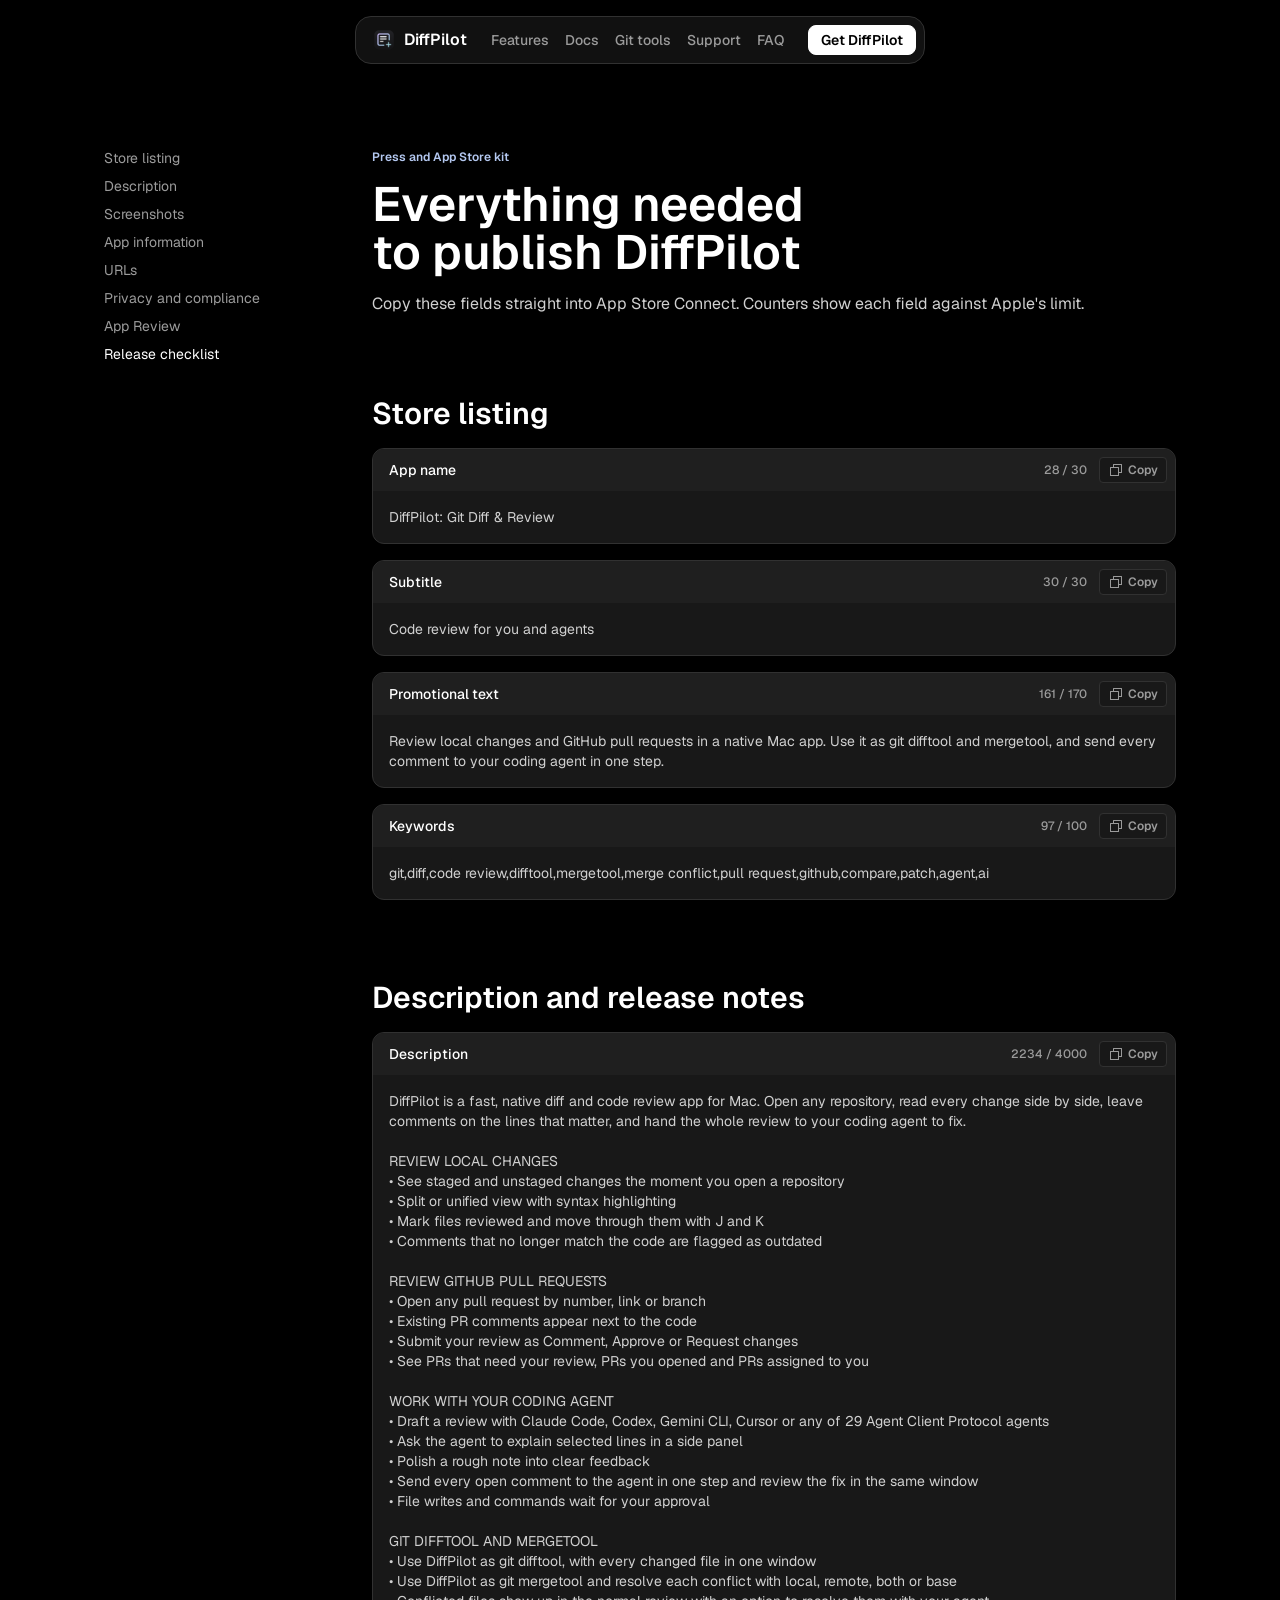
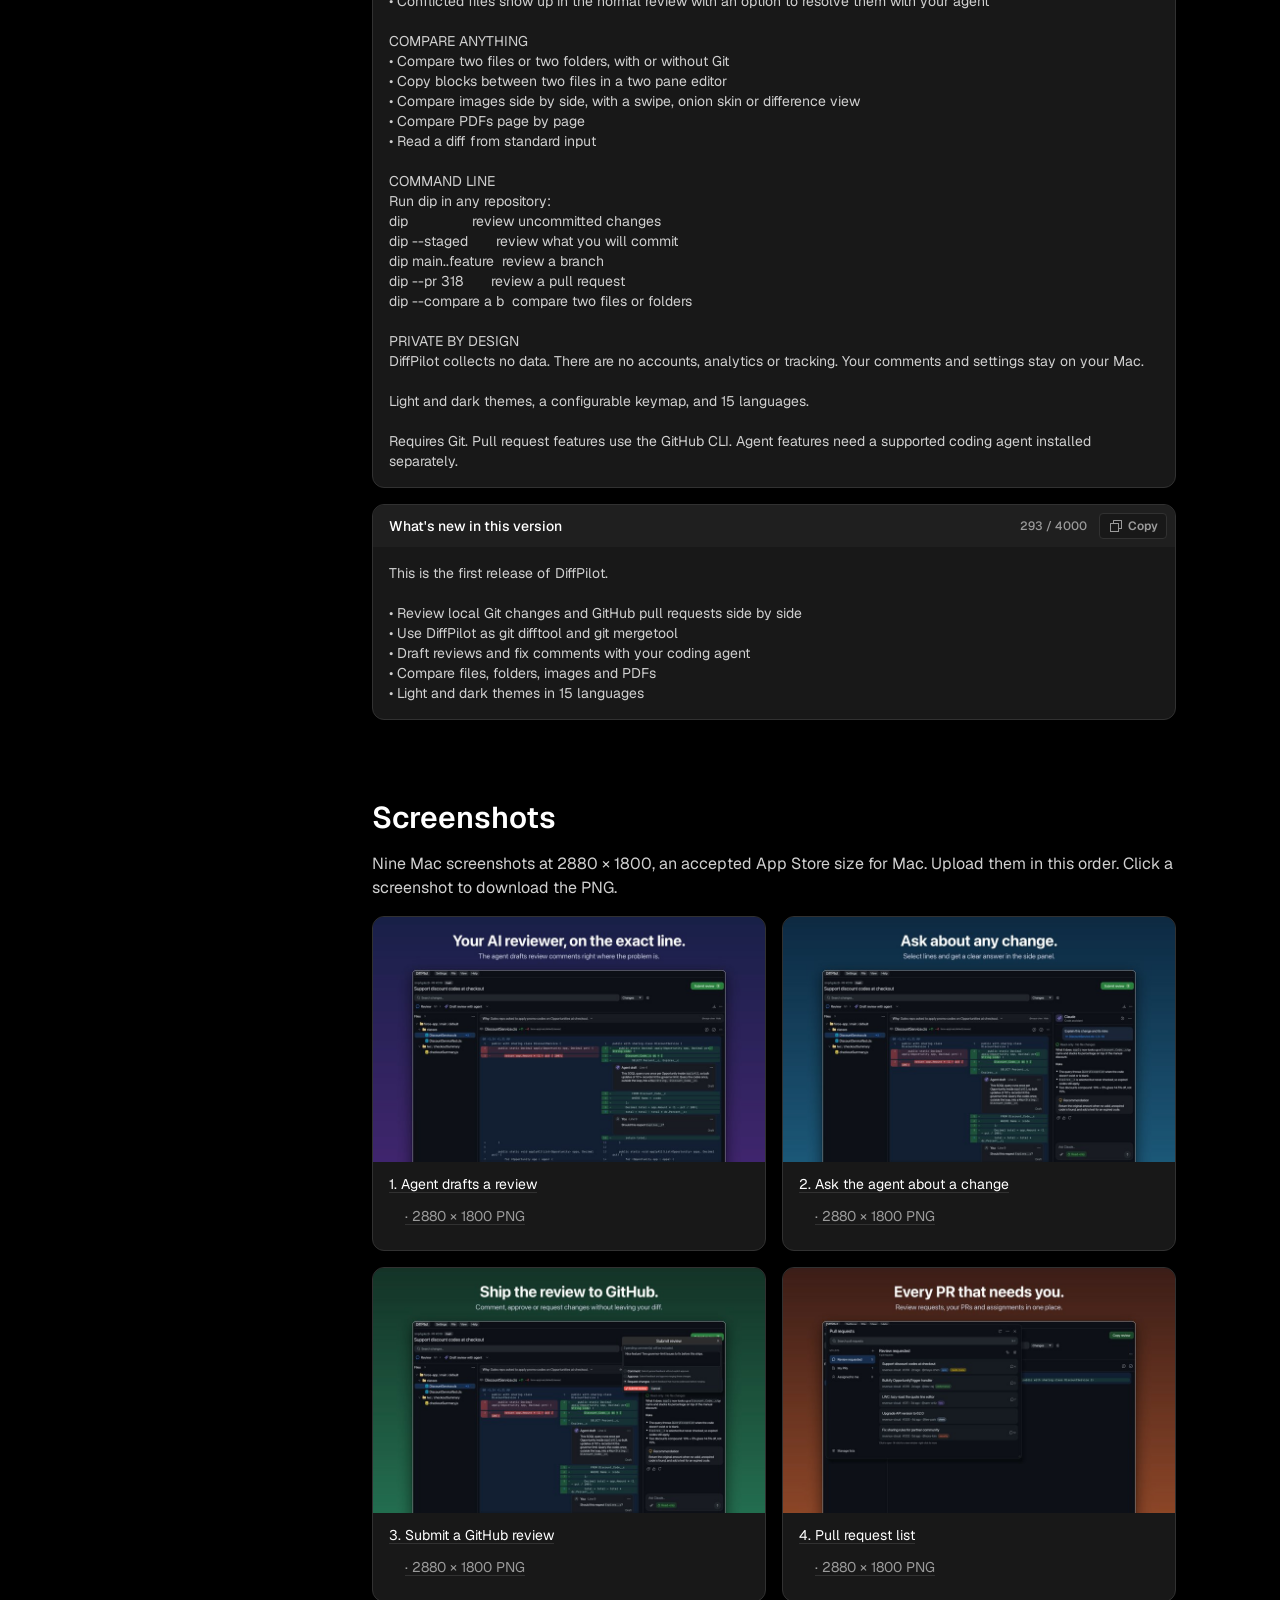
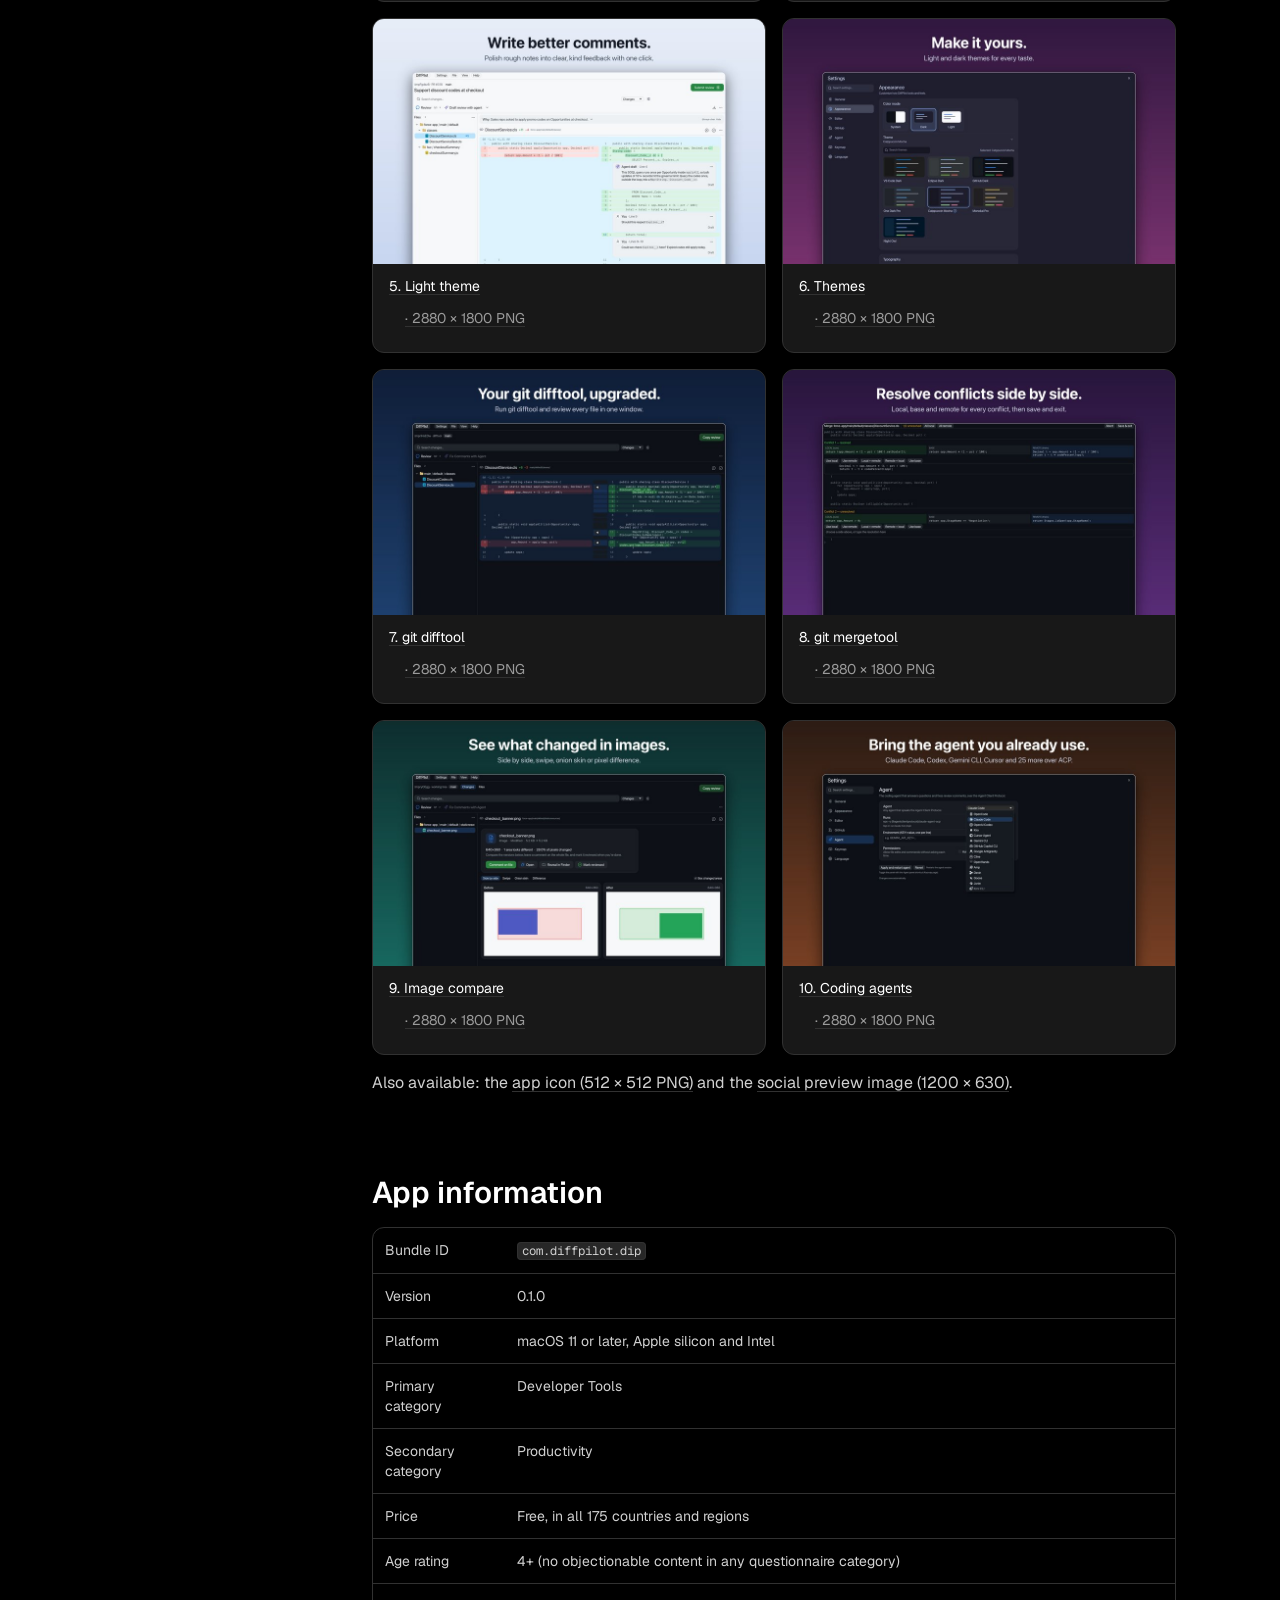
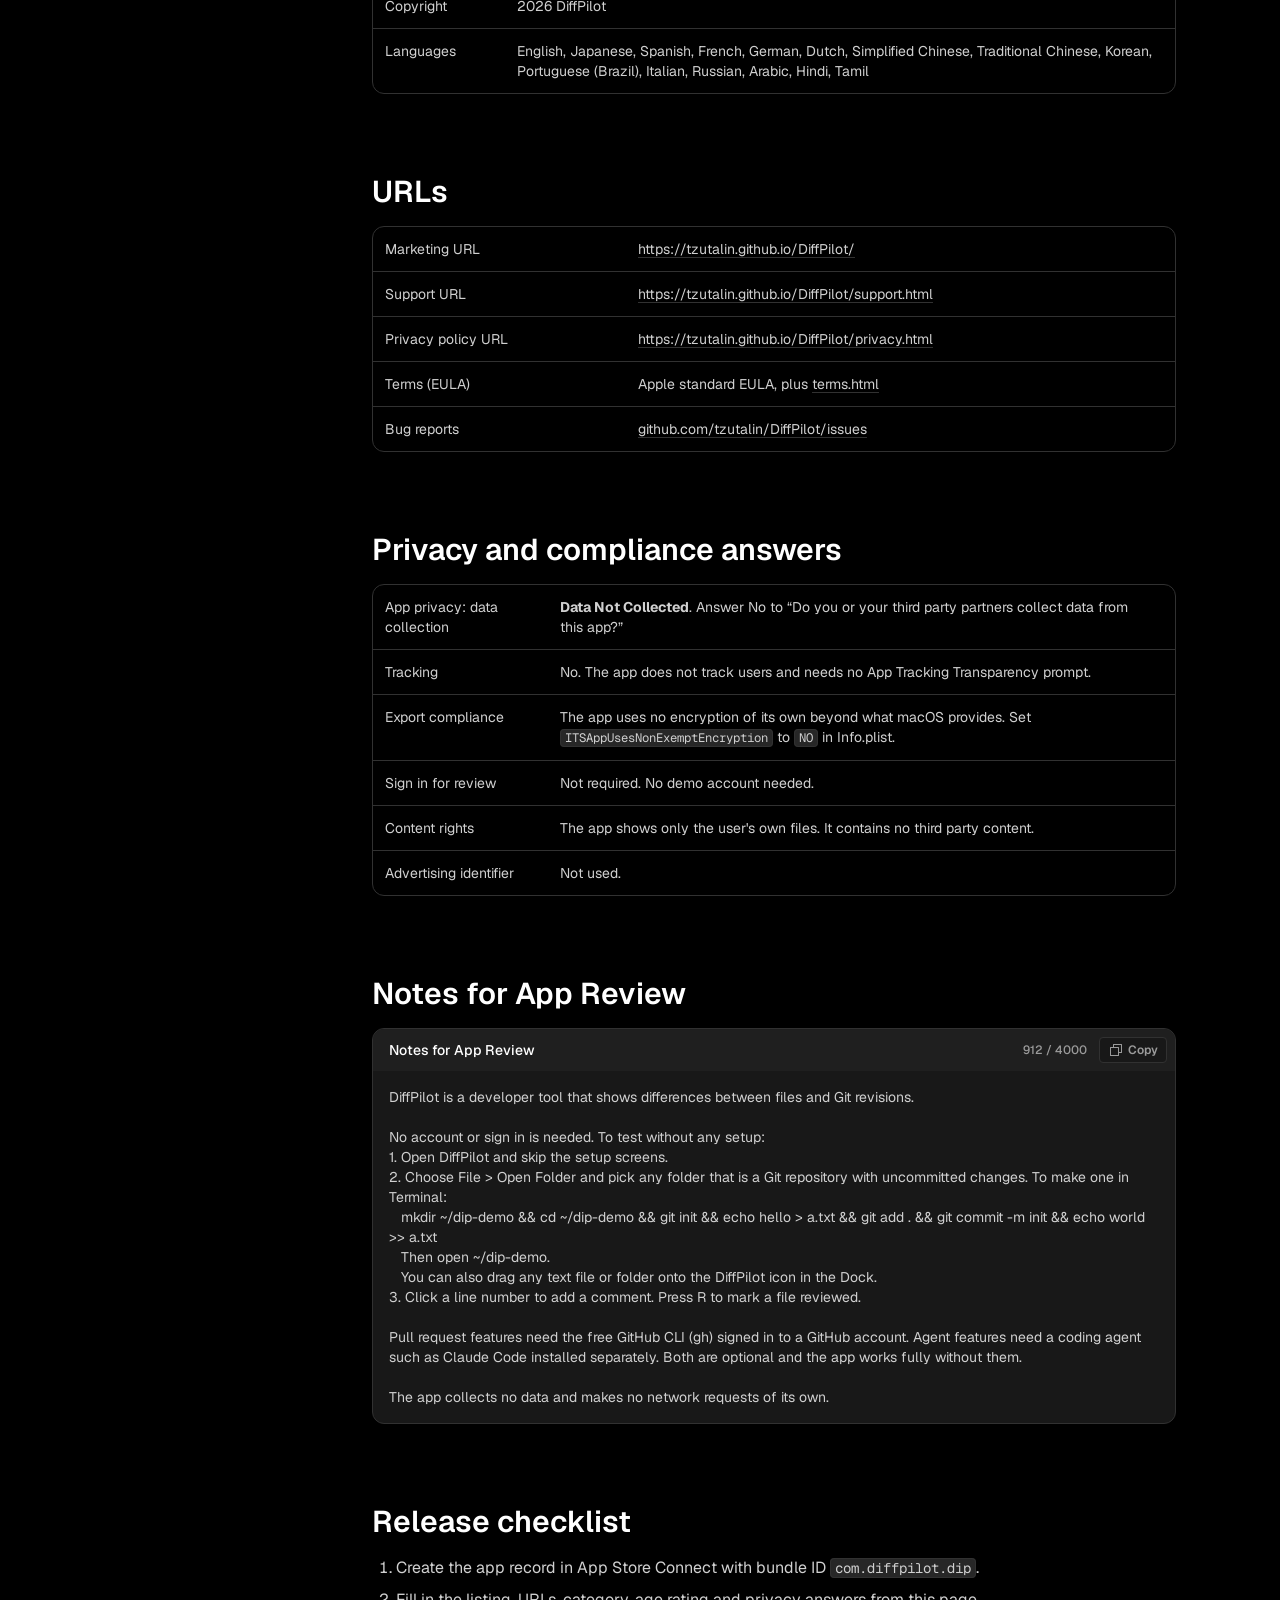
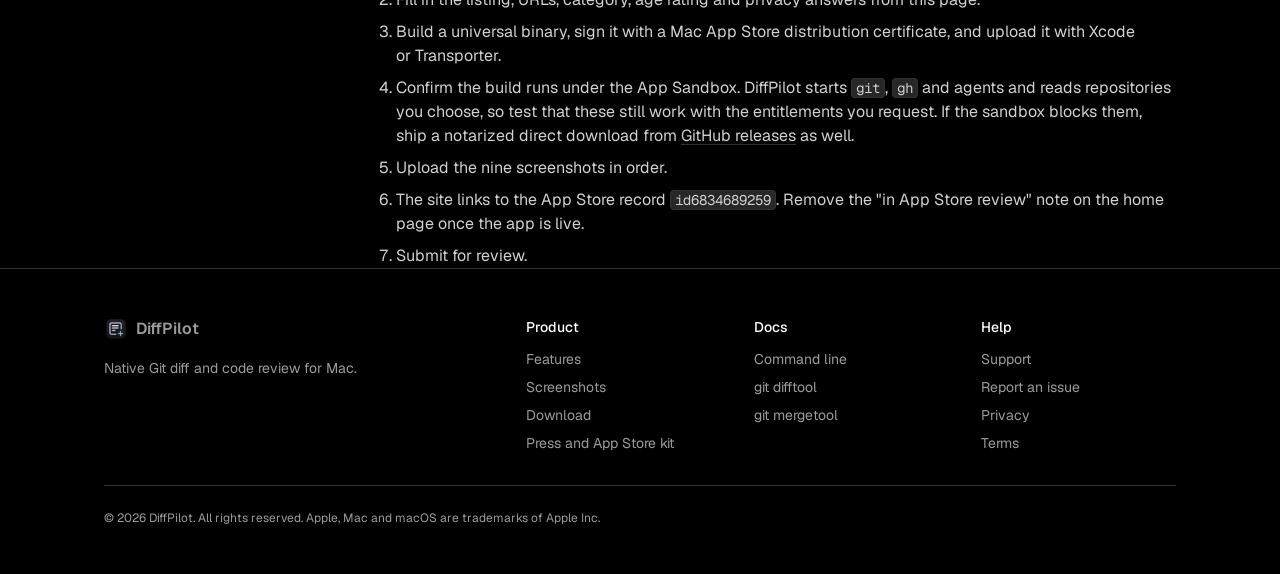
==== commit f89ee190: "Update" ====
--- a/app-store.html
+++ b/app-store.html
@@ -74,7 +74,7 @@
 • See PRs that need your review, PRs you opened and PRs assigned to you
 
 WORK WITH YOUR CODING AGENT
-• Draft a review with Claude Code, Codex, OpenCode or any Agent Client Protocol agent
+• Draft a review with Claude Code, Codex, Gemini CLI, Cursor or any of 29 Agent Client Protocol agents
 • Ask the agent to explain selected lines in a side panel
 • Polish a rough note into clear feedback
 • Send every open comment to the agent in one step and review the fix in the same window
@@ -126,6 +126,7 @@
       <a href="assets/app-store/07-difftool.png" download><img loading="lazy" src="assets/app-store/07-difftool-thumb.jpg" width="800" height="500" alt="App Store screenshot: git difftool"><span class="caption-2">7. git difftool<span class="muted"> · 2880 × 1800 PNG</span></span></a>
       <a href="assets/app-store/08-mergetool.png" download><img loading="lazy" src="assets/app-store/08-mergetool-thumb.jpg" width="800" height="500" alt="App Store screenshot: git mergetool"><span class="caption-2">8. git mergetool<span class="muted"> · 2880 × 1800 PNG</span></span></a>
       <a href="assets/app-store/09-image-compare.png" download><img loading="lazy" src="assets/app-store/09-image-compare-thumb.jpg" width="800" height="500" alt="App Store screenshot: Image compare"><span class="caption-2">9. Image compare<span class="muted"> · 2880 × 1800 PNG</span></span></a>
+      <a href="assets/app-store/10-agents.png" download><img loading="lazy" src="assets/app-store/10-agents-thumb.jpg" width="800" height="500" alt="App Store screenshot: Choose from 29 coding agents"><span class="caption-2">10. Coding agents<span class="muted"> · 2880 × 1800 PNG</span></span></a>
     </div>
     <p>Also available: the <a href="assets/app-icon.png" download>app icon (512 × 512 PNG)</a> and the <a href="assets/og.jpg" download>social preview image (1200 × 630)</a>.</p>
 
@@ -136,7 +137,7 @@
         <tr><td>Platform</td><td>macOS 11 or later, Apple silicon and Intel</td></tr>
         <tr><td>Primary category</td><td>Developer Tools</td></tr>
         <tr><td>Secondary category</td><td>Productivity</td></tr>
-        <tr><td>Price</td><td>{{price}} (the site currently says free; confirm before release)</td></tr>
+        <tr><td>Price</td><td>Free, in all 175 countries and regions</td></tr>
         <tr><td>Age rating</td><td>4+ (no objectionable content in any questionnaire category)</td></tr>
         <tr><td>Copyright</td><td>2026 DiffPilot</td></tr>
         <tr><td>Languages</td><td>English, Japanese, Spanish, French, German, Dutch, Simplified Chinese, Traditional Chinese, Korean, Portuguese (Brazil), Italian, Russian, Arabic, Hindi, Tamil</td></tr>
@@ -183,7 +184,7 @@
       <li>Build a universal binary, sign it with a Mac App Store distribution certificate, and upload it with Xcode or Transporter.</li>
       <li>Confirm the build runs under the App Sandbox. DiffPilot starts <code>git</code>, <code>gh</code> and agents and reads repositories you choose, so test that these still work with the entitlements you request. If the sandbox blocks them, ship a notarized direct download from <a href="https://github.com/tzutalin/DiffPilot/releases">GitHub releases</a> as well.</li>
       <li>Upload the nine screenshots in order.</li>
-      <li>Replace the placeholder App Store link on this site (<code>id0000000000</code>) with the real app ID once the record exists.</li>
+      <li>The site links to the App Store record <code>id6834689259</code>. Remove the "in App Store review" note on the home page once the app is live.</li>
       <li>Submit for review.</li>
     </ol>
   </article>
--- a/styles.css
+++ b/styles.css
@@ -108,10 +108,18 @@
 .btn.lg{padding:var(--s-100) var(--s-200)}
 
 /* hero (B5) */
-.hero{padding-top:144px;padding-bottom:var(--s-700);text-align:center}
+.hero{padding-top:calc(var(--s-900) + var(--s-600));padding-bottom:var(--s-700);text-align:center}
 .hero h1{max-width:680px;margin:0 auto var(--s-300);background:linear-gradient(90deg,#FFFFFF,#9B9B9B);-webkit-background-clip:text;background-clip:text;color:transparent}
 .hero .sub{max-width:680px;margin:0 auto var(--s-400);color:var(--muted)}
-.hero .actions{display:flex;gap:var(--s-100);justify-content:center;flex-wrap:wrap;margin-bottom:var(--s-300)}
+.hero .actions{display:flex;gap:var(--s-100);justify-content:center;flex-wrap:wrap;margin-bottom:var(--s-200)}
+.hero-alt{margin-bottom:var(--s-300)}
+.hero-alt a{color:var(--text);text-decoration:underline;text-underline-offset:3px;text-decoration-color:var(--line);transition:text-decoration-color .3s var(--ease)}
+.hero-alt a:hover{text-decoration-color:var(--text)}
+.agents{display:flex;flex-wrap:wrap;gap:var(--s-75);margin-top:var(--s-300)}
+.agents li{list-style:none;display:inline-flex;align-items:center;gap:var(--s-75);padding:var(--s-50) var(--s-100);border:1px solid var(--line);border-radius:8px;background:var(--surface);color:var(--text)}
+.agents .i{width:16px;height:16px}
+.agents .more{color:var(--muted);background:transparent}
+#agents .frame{margin-top:0}
 .proof{display:flex;flex-wrap:wrap;justify-content:center;gap:var(--s-75) var(--s-300);color:var(--muted)}
 .proof li{list-style:none;display:inline-flex;align-items:center;gap:var(--s-75)}
 .proof .i{color:var(--add)}
@@ -186,7 +194,7 @@
 ol.steps>li::before{content:counter(s);display:grid;place-items:center;width:32px;height:32px;border-radius:8px;background:var(--surface-2);border:1px solid var(--line);font-weight:600;margin-bottom:var(--s-200)}
 
 /* docs pages */
-.doc{padding-top:144px}
+.doc{padding-top:calc(var(--s-900) + var(--s-600))}
 .doc-grid{display:grid;gap:var(--s-600)}
 .doc-grid>*{min-width:0}
 .prose :not(pre)>code{overflow-wrap:anywhere}
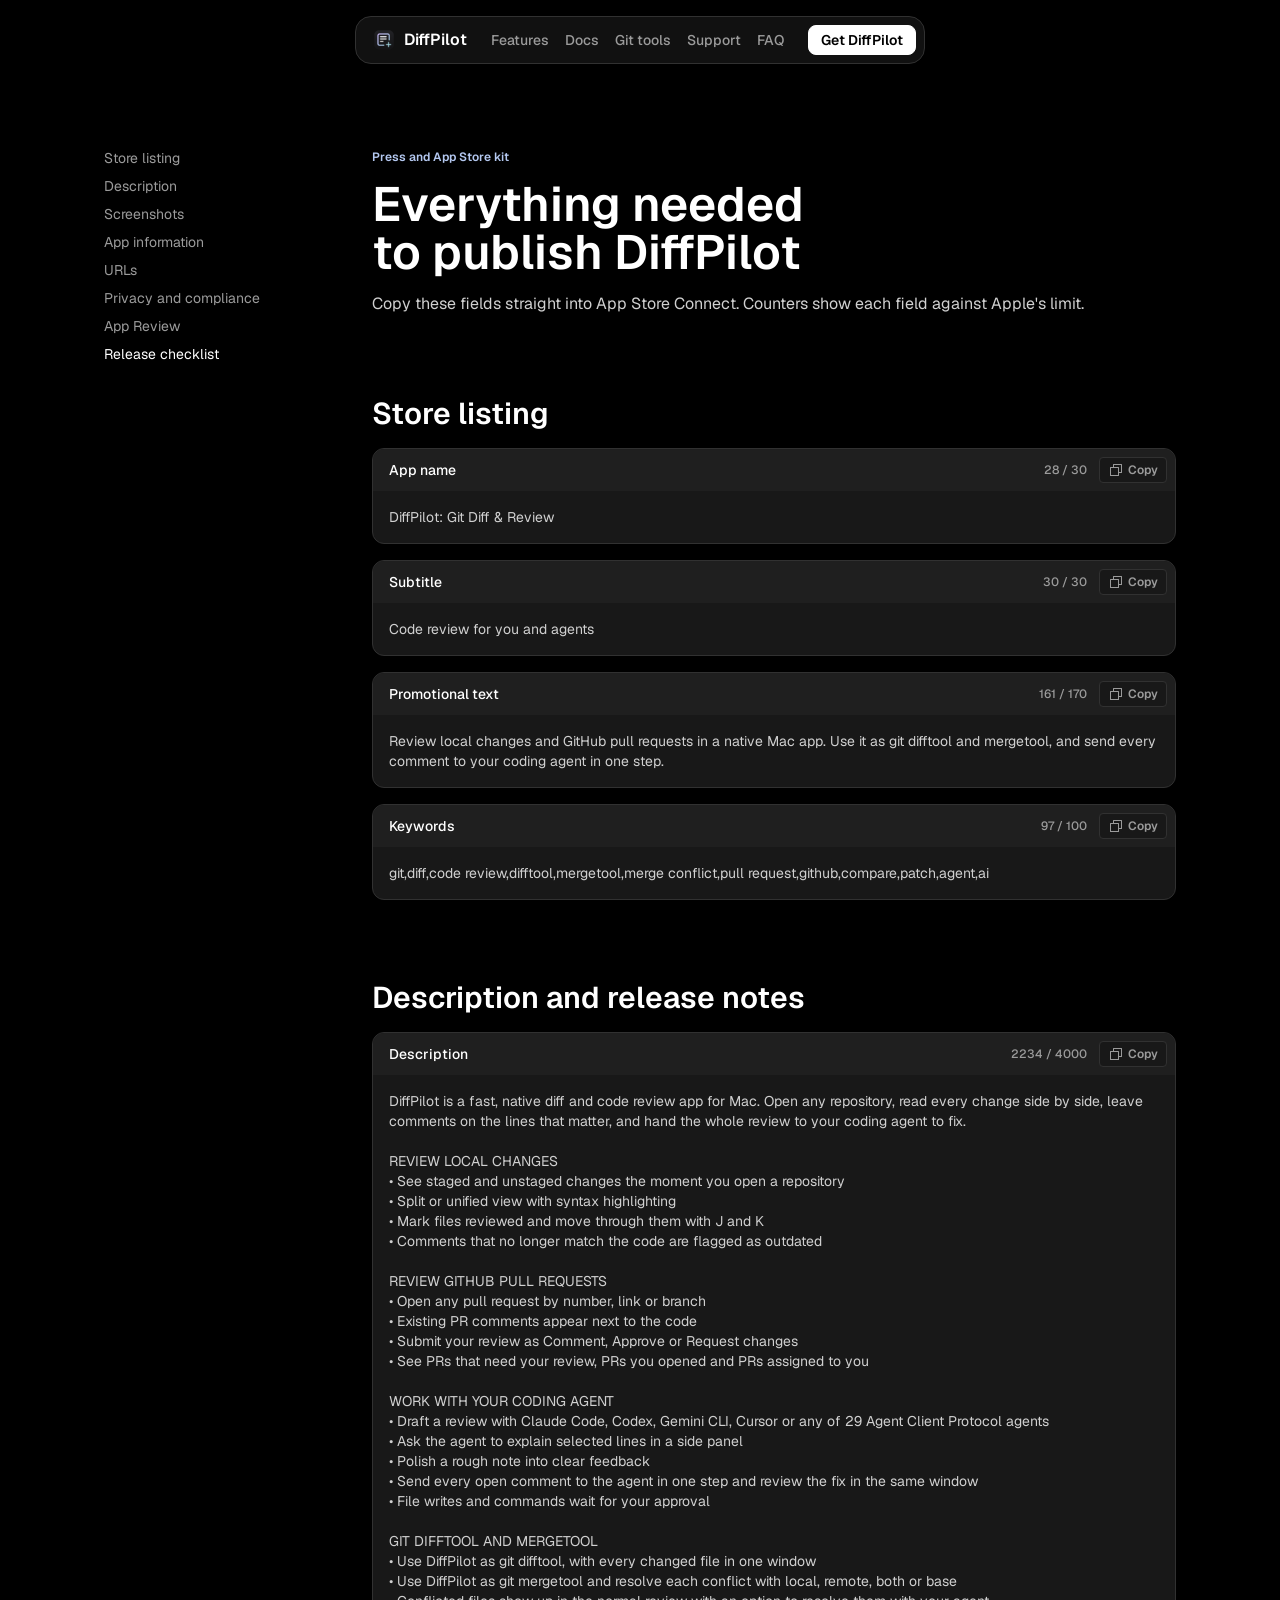
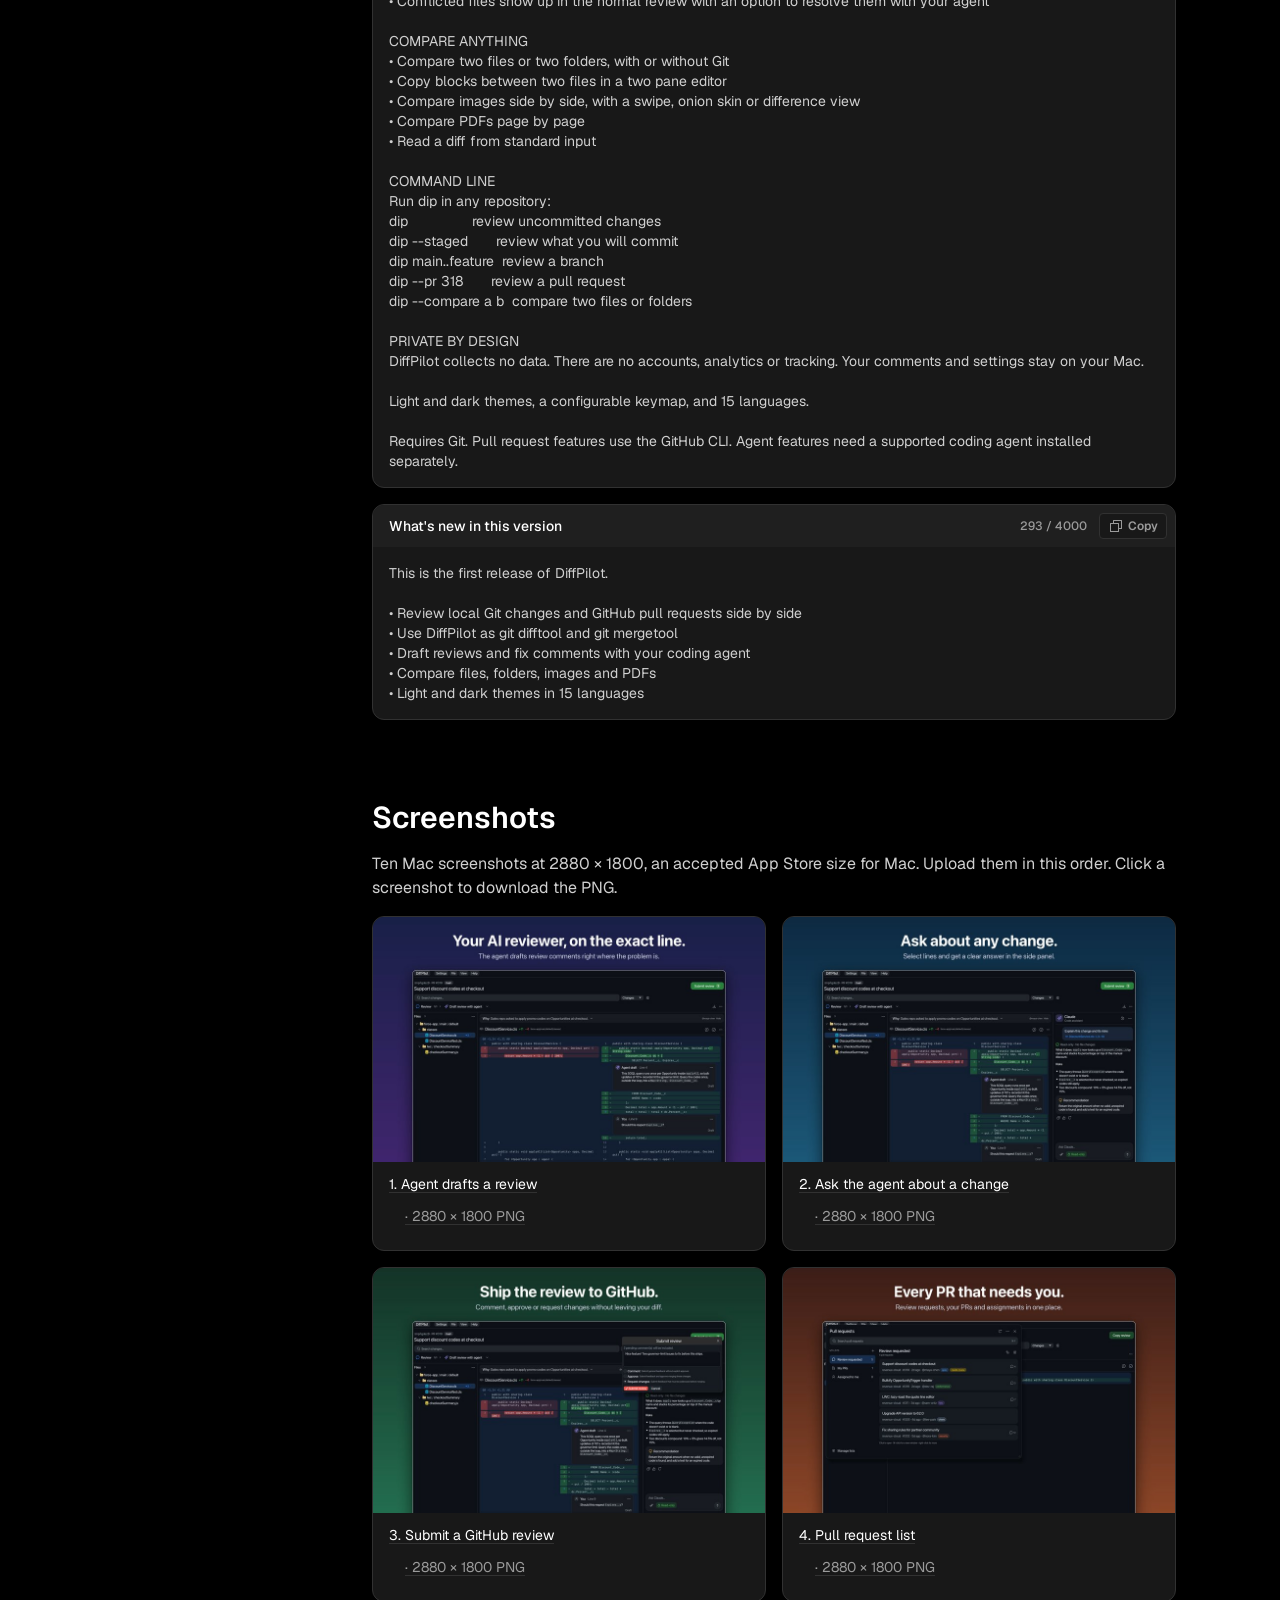
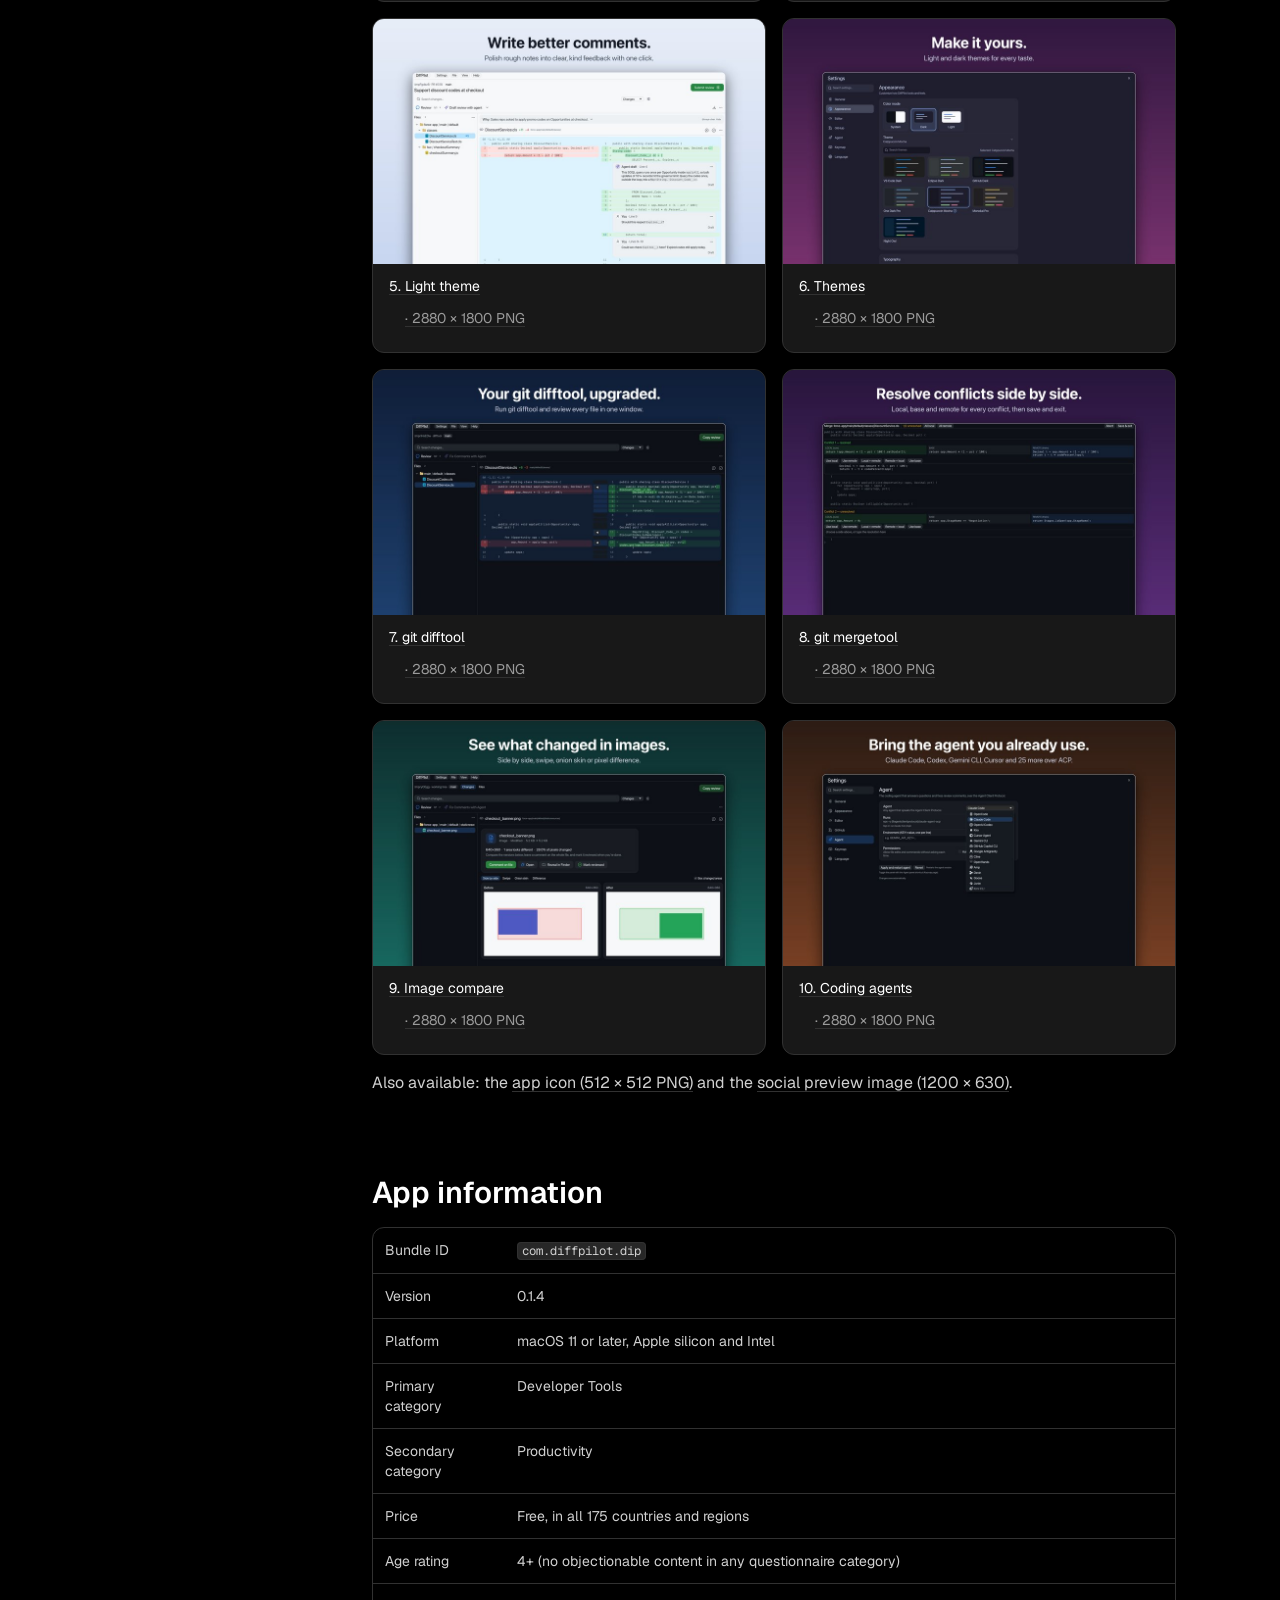
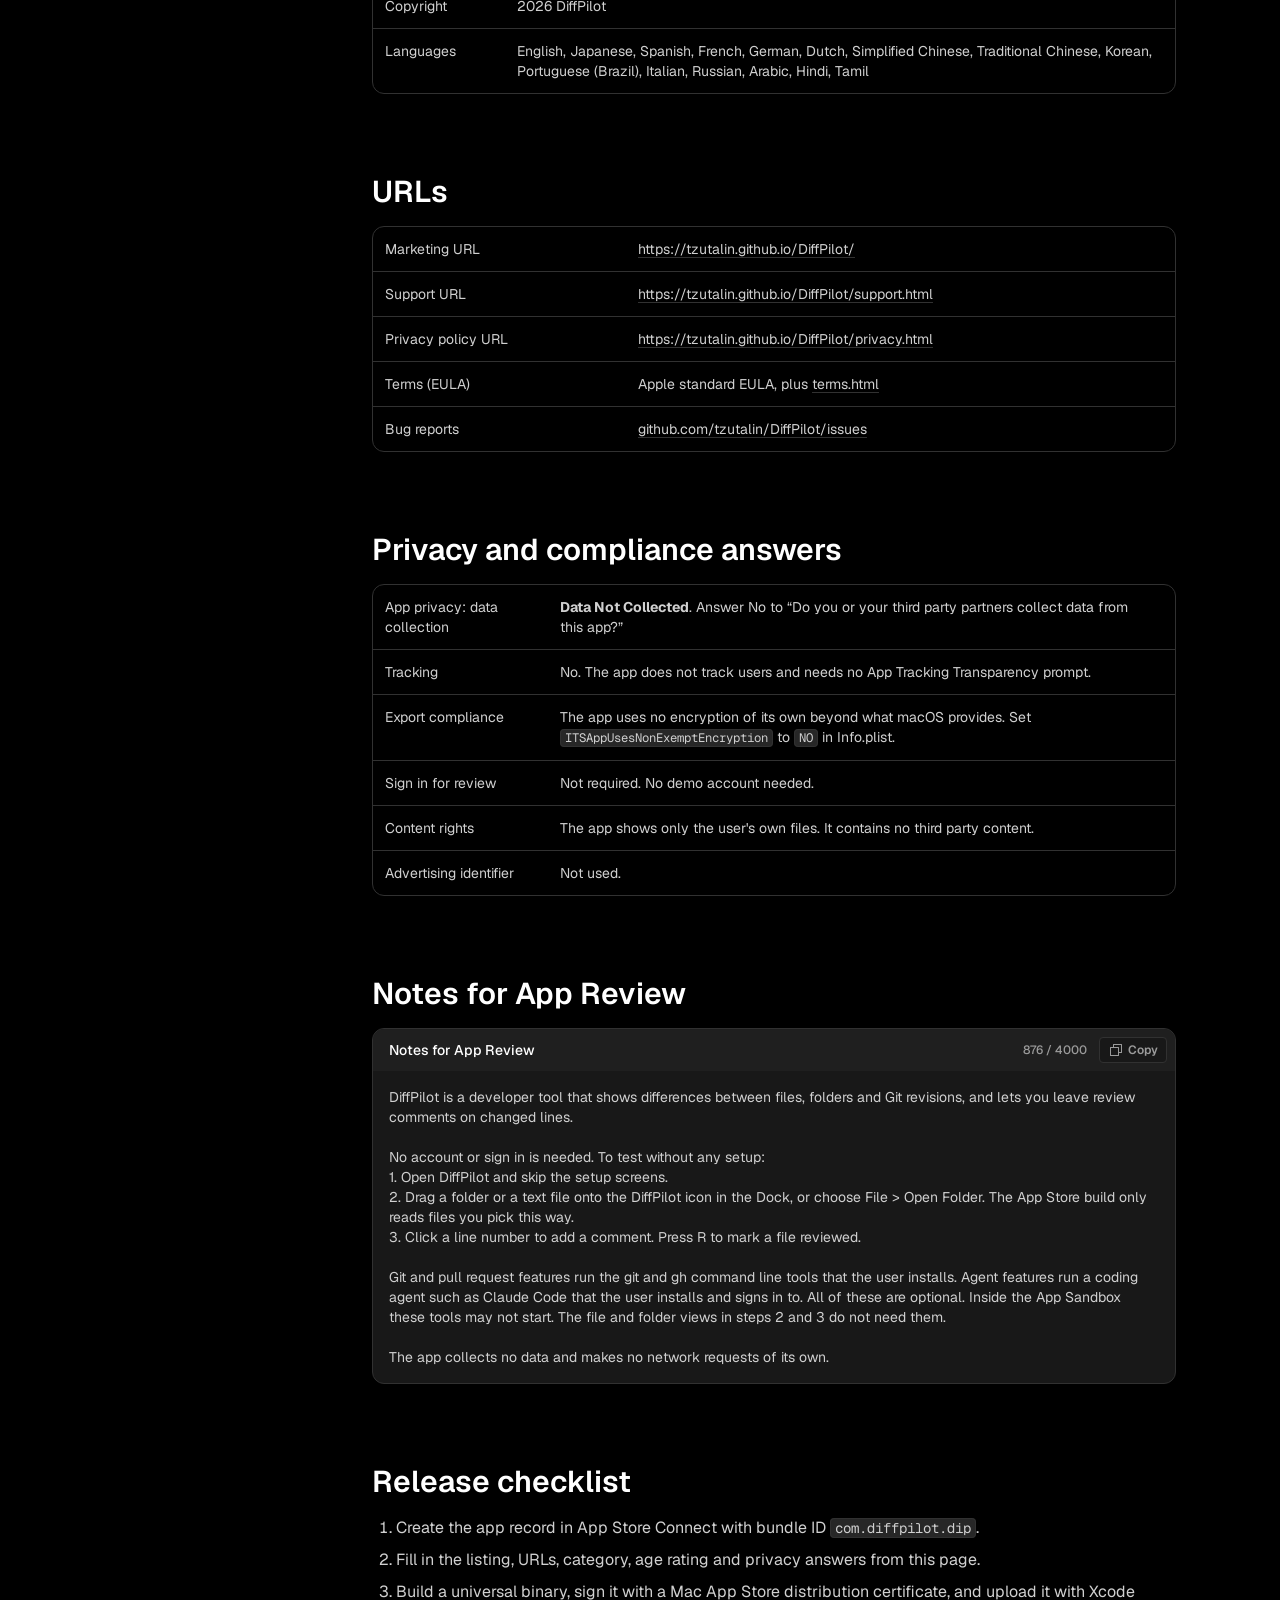
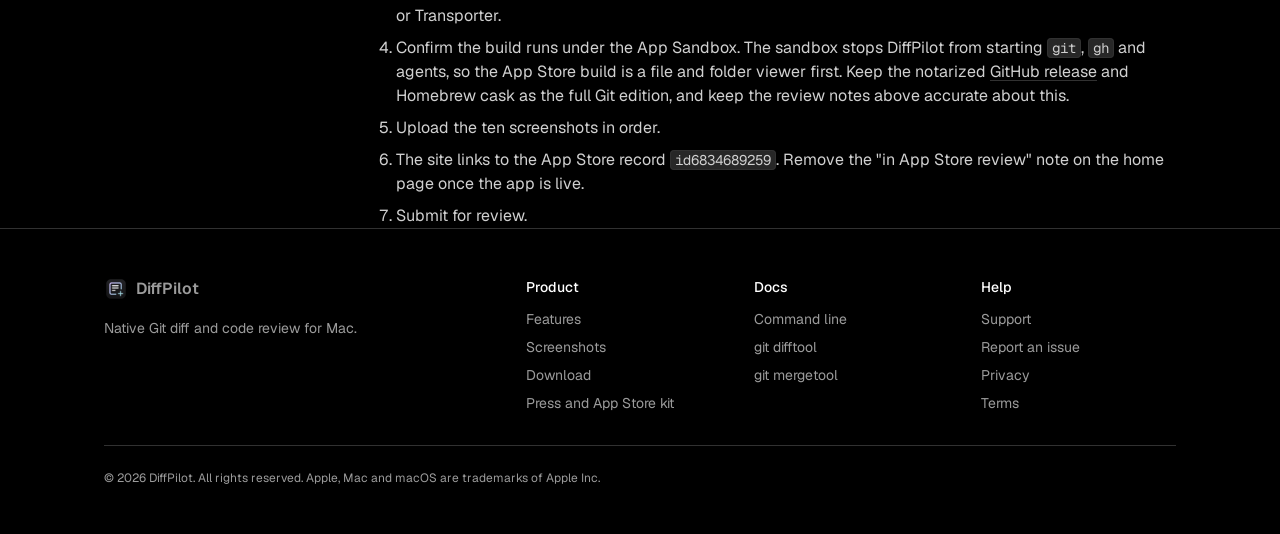
==== commit 2a7b51f8: "Add why I built this, tool comparison, featured agents; refresh App Store kit for 0.1.4 Co-Authored-" ====
--- a/app-store.html
+++ b/app-store.html
@@ -115,7 +115,7 @@
 • Light and dark themes in 15 languages</div></div>
 
     <h2 id="screens" class="heading-4">Screenshots</h2>
-    <p>Nine Mac screenshots at 2880 × 1800, an accepted App Store size for Mac. Upload them in this order. Click a screenshot to download the PNG.</p>
+    <p>Ten Mac screenshots at 2880 × 1800, an accepted App Store size for Mac. Upload them in this order. Click a screenshot to download the PNG.</p>
     <div class="shots">
       <a href="assets/app-store/01-agent-review.png" download><img loading="lazy" src="assets/app-store/01-agent-review-thumb.jpg" width="800" height="500" alt="App Store screenshot: Agent drafts a review"><span class="caption-2">1. Agent drafts a review<span class="muted"> · 2880 × 1800 PNG</span></span></a>
       <a href="assets/app-store/02-ask-agent.png" download><img loading="lazy" src="assets/app-store/02-ask-agent-thumb.jpg" width="800" height="500" alt="App Store screenshot: Ask the agent about a change"><span class="caption-2">2. Ask the agent about a change<span class="muted"> · 2880 × 1800 PNG</span></span></a>
@@ -133,7 +133,7 @@
     <h2 id="info" class="heading-4">App information</h2>
     <div class="table-wrap"><table><tbody>
         <tr><td>Bundle ID</td><td><code>com.diffpilot.dip</code></td></tr>
-        <tr><td>Version</td><td>0.1.0</td></tr>
+        <tr><td>Version</td><td>0.1.4</td></tr>
         <tr><td>Platform</td><td>macOS 11 or later, Apple silicon and Intel</td></tr>
         <tr><td>Primary category</td><td>Developer Tools</td></tr>
         <tr><td>Secondary category</td><td>Productivity</td></tr>
@@ -163,17 +163,14 @@
     </tbody></table></div>
 
     <h2 id="review" class="heading-4">Notes for App Review</h2>
-    <div class="field"><div class="bar"><span class="title-4">Notes for App Review</span><span style="display:flex;gap:var(--s-100);align-items:center"><span class="count caption-4" data-limit="4000" data-for="f-review"></span><button class="copy" type="button" data-copy="f-review"><span class="i i-sm" style="--src:url(assets/icons/copy.svg)"></span><span class="label">Copy</span></button></span></div><div class="val body-6" id="f-review">DiffPilot is a developer tool that shows differences between files and Git revisions.
+    <div class="field"><div class="bar"><span class="title-4">Notes for App Review</span><span style="display:flex;gap:var(--s-100);align-items:center"><span class="count caption-4" data-limit="4000" data-for="f-review"></span><button class="copy" type="button" data-copy="f-review"><span class="i i-sm" style="--src:url(assets/icons/copy.svg)"></span><span class="label">Copy</span></button></span></div><div class="val body-6" id="f-review">DiffPilot is a developer tool that shows differences between files, folders and Git revisions, and lets you leave review comments on changed lines.
 
 No account or sign in is needed. To test without any setup:
 1. Open DiffPilot and skip the setup screens.
-2. Choose File &gt; Open Folder and pick any folder that is a Git repository with uncommitted changes. To make one in Terminal:
-   mkdir ~/dip-demo &amp;&amp; cd ~/dip-demo &amp;&amp; git init &amp;&amp; echo hello &gt; a.txt &amp;&amp; git add . &amp;&amp; git commit -m init &amp;&amp; echo world &gt;&gt; a.txt
-   Then open ~/dip-demo.
-   You can also drag any text file or folder onto the DiffPilot icon in the Dock.
+2. Drag a folder or a text file onto the DiffPilot icon in the Dock, or choose File &gt; Open Folder. The App Store build only reads files you pick this way.
 3. Click a line number to add a comment. Press R to mark a file reviewed.
 
-Pull request features need the free GitHub CLI (gh) signed in to a GitHub account. Agent features need a coding agent such as Claude Code installed separately. Both are optional and the app works fully without them.
+Git and pull request features run the git and gh command line tools that the user installs. Agent features run a coding agent such as Claude Code that the user installs and signs in to. All of these are optional. Inside the App Sandbox these tools may not start. The file and folder views in steps 2 and 3 do not need them.
 
 The app collects no data and makes no network requests of its own.</div></div>
 
@@ -182,8 +179,8 @@
       <li>Create the app record in App Store Connect with bundle ID <code>com.diffpilot.dip</code>.</li>
       <li>Fill in the listing, URLs, category, age rating and privacy answers from this page.</li>
       <li>Build a universal binary, sign it with a Mac App Store distribution certificate, and upload it with Xcode or Transporter.</li>
-      <li>Confirm the build runs under the App Sandbox. DiffPilot starts <code>git</code>, <code>gh</code> and agents and reads repositories you choose, so test that these still work with the entitlements you request. If the sandbox blocks them, ship a notarized direct download from <a href="https://github.com/tzutalin/DiffPilot/releases">GitHub releases</a> as well.</li>
-      <li>Upload the nine screenshots in order.</li>
+      <li>Confirm the build runs under the App Sandbox. The sandbox stops DiffPilot from starting <code>git</code>, <code>gh</code> and agents, so the App Store build is a file and folder viewer first. Keep the notarized <a href="https://github.com/tzutalin/DiffPilot/releases">GitHub release</a> and Homebrew cask as the full Git edition, and keep the review notes above accurate about this.</li>
+      <li>Upload the ten screenshots in order.</li>
       <li>The site links to the App Store record <code>id6834689259</code>. Remove the "in App Store review" note on the home page once the app is live.</li>
       <li>Submit for review.</li>
     </ol>
--- a/styles.css
+++ b/styles.css
@@ -159,7 +159,7 @@
 
 /* tagline reveal (B11) */
 .tagline{padding:var(--s-900) 0}
-.tagline p{max-width:820px;font-size:36px;line-height:40px;font-weight:600}
+.tagline p{max-width:1000px;font-size:36px;line-height:40px;font-weight:600}
 @media(min-width:768px){.tagline p{font-size:48px;line-height:48px}}
 .tagline .w{color:var(--dim);transition:color .6s var(--ease)}
 .tagline .w.on{color:var(--text)}
@@ -223,6 +223,19 @@
 .table-wrap table th,.table-wrap table td{border-width:0 0 1px 0}
 .table-wrap table tr:last-child td{border-bottom:0}
 
+/* story, featured agents, comparison */
+.story{display:grid;gap:var(--s-200);padding:var(--s-400);border:1px solid var(--line);border-radius:16px;background:var(--surface)}
+.story p.body-3{color:#D0D0D0}
+.featured-agents{display:grid;gap:var(--s-75);margin-top:var(--s-300)}
+.featured-agents .card{display:grid;grid-template-columns:24px 120px 1fr;align-items:center;gap:var(--s-100);padding:var(--s-100) var(--s-200)}
+.featured-agents .card .i-lg{margin:0}
+.featured-agents p{color:var(--muted)}
+.featured-agents p br{display:none}
+@media (max-width:640px){.featured-agents .card{grid-template-columns:24px 1fr}.featured-agents p{grid-column:1/-1}.featured-agents p br{display:inline}}
+table.cmp{min-width:960px}
+table.cmp th[scope="row"]{background:transparent;white-space:nowrap}
+table.cmp tr.us th,table.cmp tr.us td{background:var(--surface-2);color:var(--text)}
+
 /* App Store kit fields */
 .field{border:1px solid var(--line);border-radius:12px;background:var(--surface);overflow:hidden}
 .field .bar{display:flex;align-items:center;justify-content:space-between;gap:var(--s-100);padding:var(--s-75) var(--s-75) var(--s-75) var(--s-200);background:var(--surface-2)}
